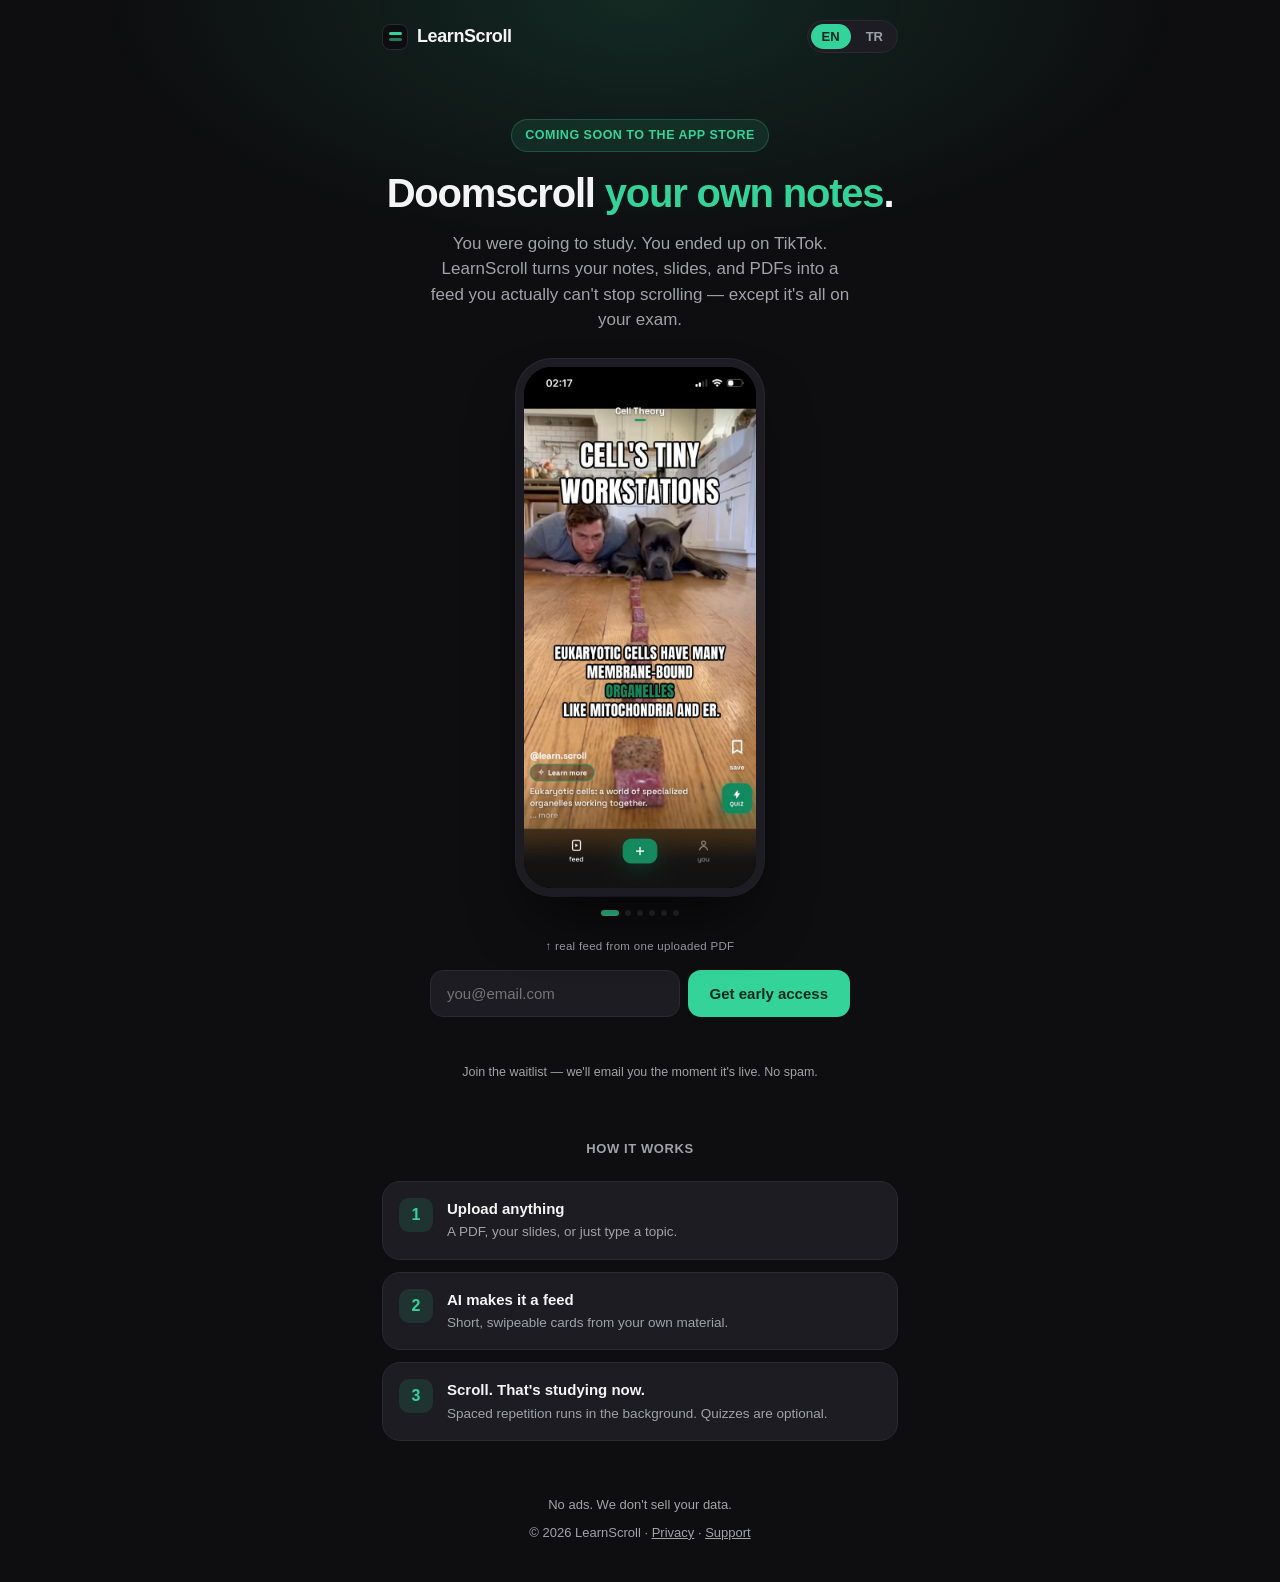
==== index.html @ ae20a587 "Mobile: center/full-width waitlist button when form wraps" ====
<!DOCTYPE html>
<html lang="en">
<head>
<meta charset="UTF-8" />
<meta name="viewport" content="width=device-width, initial-scale=1.0" />
<title>LearnScroll — Doomscroll your own notes</title>
<meta name="description" content="LearnScroll turns your notes, slides, and PDFs into a feed you scroll like TikTok. Study by swiping, not cramming." />
<!-- Open Graph -->
<meta property="og:title" content="LearnScroll — Doomscroll your own notes" />
<meta property="og:description" content="You were going to study. You ended up on TikTok. LearnScroll turns your own notes into a feed you actually can't stop scrolling." />
<meta property="og:type" content="website" />
<meta property="og:url" content="https://learnscroll.app/" />
<meta name="twitter:card" content="summary_large_image" />
<link rel="icon" href="data:image/svg+xml,<svg xmlns='http://www.w3.org/2000/svg' viewBox='0 0 100 100'><rect width='100' height='100' rx='22' fill='%230E0E10'/><rect x='24' y='30' width='52' height='14' rx='5' fill='%2334D399'/><rect x='24' y='52' width='52' height='14' rx='5' fill='%2334D399' opacity='0.55'/></svg>" />
<style>
  :root{
    --bg:#0E0E10; --bg-soft:#16161A; --card:#1C1C22; --line:#2A2A33;
    --text:#F4F4F5; --muted:#A1A1AA; --accent:#34D399; --accent-2:#22D3EE;
    --radius:18px; --maxw:560px;
  }
  *{box-sizing:border-box;margin:0;padding:0}
  html{-webkit-text-size-adjust:100%}
  body{
    font-family:-apple-system,BlinkMacSystemFont,"Segoe UI",Inter,Roboto,sans-serif;
    background:var(--bg); color:var(--text); line-height:1.5;
    -webkit-font-smoothing:antialiased; overflow-x:hidden;
  }
  .wrap{max-width:var(--maxw);margin:0 auto;padding:0 22px}
  .glow{position:fixed;inset:0;z-index:0;pointer-events:none;
    background:radial-gradient(60% 40% at 50% 0%, rgba(52,211,153,0.14), transparent 70%);}
  header{position:relative;z-index:2;display:flex;align-items:center;justify-content:space-between;padding:20px 22px;max-width:var(--maxw);margin:0 auto}
  .brand{display:flex;align-items:center;gap:9px;font-weight:800;letter-spacing:-0.4px;font-size:18px}
  .logo{width:26px;height:26px;border-radius:8px;background:#0E0E10;border:1px solid var(--line);display:flex;flex-direction:column;gap:3px;align-items:center;justify-content:center}
  .logo span{width:13px;height:3px;border-radius:2px;background:var(--accent)}
  .logo span:nth-child(2){opacity:.55}
  .lang{display:flex;gap:4px;background:var(--card);border:1px solid var(--line);border-radius:999px;padding:3px}
  .lang button{background:none;border:none;color:var(--muted);font-weight:700;font-size:13px;padding:5px 11px;border-radius:999px;cursor:pointer}
  .lang button.on{background:var(--accent);color:#06281C}

  main{position:relative;z-index:2}
  .hero{text-align:center;padding:46px 0 18px}
  .eyebrow{display:inline-block;font-size:12.5px;font-weight:700;letter-spacing:.5px;text-transform:uppercase;color:var(--accent);background:rgba(52,211,153,.1);border:1px solid rgba(52,211,153,.25);padding:6px 13px;border-radius:999px;margin-bottom:20px}
  h1{font-size:40px;line-height:1.08;font-weight:850;letter-spacing:-1.2px;margin-bottom:16px}
  h1 .hl{color:var(--accent)}
  .sub{font-size:17px;color:var(--muted);max-width:430px;margin:0 auto 26px}

  /* phone with REAL app screenshots */
  .phone{position:relative;width:248px;margin:6px auto 14px;aspect-ratio:9/19.5;background:#000;border-radius:36px;border:8px solid #1c1c22;box-shadow:0 34px 64px -22px rgba(0,0,0,.75),0 0 0 1px var(--line);overflow:hidden}
  .phone .shot{position:absolute;inset:0;width:100%;height:100%;object-fit:cover;opacity:0;transition:opacity .7s ease}
  .phone .shot.on{opacity:1}
  .notch{position:absolute;top:9px;left:50%;transform:translateX(-50%);width:78px;height:22px;background:#000;border-radius:14px;z-index:3}
  .dots{display:flex;gap:6px;justify-content:center;margin:0 auto 26px}
  .dots i{width:6px;height:6px;border-radius:50%;background:var(--line);transition:background .3s,width .3s}
  .dots i.on{background:var(--accent);width:18px;border-radius:3px}
  .swipehint{font-size:11.5px;color:var(--muted);text-align:center;margin:-4px 0 14px;letter-spacing:.3px}

  .form{display:flex;gap:8px;max-width:420px;margin:0 auto;flex-wrap:wrap;justify-content:center}
  @media(max-width:480px){ .form input,.form button{flex:1 1 100%} }
  .form input{flex:1;min-width:180px;background:var(--card);border:1px solid var(--line);color:var(--text);padding:14px 16px;border-radius:13px;font-size:15px;outline:none}
  .form input:focus{border-color:var(--accent)}
  .form button{background:var(--accent);color:#06281C;border:none;font-weight:800;font-size:15px;padding:14px 22px;border-radius:13px;cursor:pointer;transition:transform .1s}
  .form button:active{transform:scale(.97)}
  .note{font-size:12.5px;color:var(--muted);margin-top:12px}
  .msg{font-size:14px;font-weight:600;margin-top:14px;min-height:20px}
  .msg.ok{color:var(--accent)} .msg.err{color:#f87171}

  section.feat{padding:40px 0 10px}
  .feat h2{font-size:13px;text-transform:uppercase;letter-spacing:.6px;color:var(--muted);text-align:center;margin-bottom:22px;font-weight:700}
  .steps{display:flex;flex-direction:column;gap:12px}
  .step{display:flex;gap:14px;background:var(--card);border:1px solid var(--line);border-radius:var(--radius);padding:16px}
  .step .n{flex:0 0 34px;height:34px;border-radius:10px;background:rgba(52,211,153,.12);color:var(--accent);font-weight:800;display:flex;align-items:center;justify-content:center}
  .step .t{font-size:15px;font-weight:700;margin-bottom:2px}
  .step .d{font-size:13.5px;color:var(--muted)}

  footer{position:relative;z-index:2;text-align:center;padding:44px 22px 40px;color:var(--muted);font-size:13px}
  footer a{color:var(--muted);text-decoration:underline}
  .hidden{display:none}
</style>
</head>
<body>
<div class="glow"></div>
<header>
  <div class="brand"><span class="logo"><span></span><span></span></span> LearnScroll</div>
  <div class="lang">
    <button id="b-en" class="on" onclick="setLang('en')">EN</button>
    <button id="b-tr" onclick="setLang('tr')">TR</button>
  </div>
</header>

<main class="wrap">
  <div class="hero">
    <span class="eyebrow" data-en="Coming soon to the App Store" data-tr="Yakında App Store'da">Coming soon to the App Store</span>
    <h1 data-en='Doomscroll <span class="hl">your own notes</span>.' data-tr='Kendi notlarını <span class="hl">kaydır</span>.'>Doomscroll <span class="hl">your own notes</span>.</h1>
    <p class="sub" data-en="You were going to study. You ended up on TikTok. LearnScroll turns your notes, slides, and PDFs into a feed you actually can't stop scrolling — except it's all on your exam." data-tr="Ders çalışacaktın, TikTok'ta uyandın. LearnScroll notlarını, slaytlarını ve PDF'lerini durmadan kaydırdığın bir akışa çevirir — ama bu sefer hepsi sınavında çıkacak.">You were going to study. You ended up on TikTok. LearnScroll turns your notes, slides, and PDFs into a feed you actually can't stop scrolling — except it's all on your exam.</p>

    <div class="phone" aria-label="LearnScroll app preview">
      <div class="notch"></div>
      <img class="shot on" id="layerA" src="shots/shot1.jpg" alt="LearnScroll app feed preview" />
      <img class="shot" id="layerB" src="shots/shot2.jpg" alt="" aria-hidden="true" />
    </div>
    <div class="dots" id="dots" aria-hidden="true"></div>
    <p class="swipehint" data-en="↑ real feed from one uploaded PDF" data-tr="↑ tek bir PDF'ten üretilen gerçek akış">↑ real feed from one uploaded PDF</p>

    <form class="form" id="wlForm" onsubmit="return joinWaitlist(event)">
      <input type="email" id="email" required placeholder="you@email.com" autocomplete="email" />
      <button type="submit" id="wlBtn" data-en="Get early access" data-tr="Erken erişim al">Get early access</button>
    </form>
    <div class="msg" id="msg"></div>
    <p class="note" data-en="Join the waitlist — we'll email you the moment it's live. No spam." data-tr="Listeye katıl — yayınlandığı an e-posta atarız. Spam yok.">Join the waitlist — we'll email you the moment it's live. No spam.</p>
  </div>

  <section class="feat">
    <h2 data-en="How it works" data-tr="Nasıl çalışır">How it works</h2>
    <div class="steps">
      <div class="step"><div class="n">1</div><div><div class="t" data-en="Upload anything" data-tr="Herhangi bir şey yükle">Upload anything</div><div class="d" data-en="A PDF, your slides, or just type a topic." data-tr="Bir PDF, slaytların ya da sadece bir konu yaz.">A PDF, your slides, or just type a topic.</div></div></div>
      <div class="step"><div class="n">2</div><div><div class="t" data-en="AI makes it a feed" data-tr="Yapay zeka akışa çevirir">AI makes it a feed</div><div class="d" data-en="Short, swipeable cards from your own material." data-tr="Kendi materyalinden kısa, kaydırılabilir kartlar.">Short, swipeable cards from your own material.</div></div></div>
      <div class="step"><div class="n">3</div><div><div class="t" data-en="Scroll. That's studying now." data-tr="Kaydır. Çalışmak artık bu.">Scroll. That's studying now.</div><div class="d" data-en="Spaced repetition runs in the background. Quizzes are optional." data-tr="Aralıklı tekrar arka planda çalışır. Quizler opsiyonel.">Spaced repetition runs in the background. Quizzes are optional.</div></div></div>
    </div>
  </section>
</main>

<footer>
  <div data-en="No ads. We don't sell your data." data-tr="Reklam yok. Verini satmıyoruz.">No ads. We don't sell your data.</div>
  <div style="margin-top:8px">© <span id="yr"></span> LearnScroll · <a href="https://candizdar.github.io/learnscroll-legal/privacy.html">Privacy</a> · <a href="https://candizdar.github.io/learnscroll-legal/support.html">Support</a></div>
</footer>

<script>
  // --- Supabase waitlist (anon insert only; RLS-protected) ---
  const SB_URL = "https://jalszurarmsrhtqzzjib.supabase.co";
  const SB_KEY = "sb_publishable_3gVavmD6rzUULMf_2IhuQQ_eGzJfJMs";

  const T = {
    sending:{en:"Sending…",tr:"Gönderiliyor…"},
    ok:{en:"You're on the list. 🎉 Watch your inbox.",tr:"Listedesin. 🎉 Gelen kutunu kontrol et."},
    dup:{en:"You're already on the list. 👍",tr:"Zaten listedesin. 👍"},
    bad:{en:"Enter a valid email.",tr:"Geçerli bir e-posta gir."},
    err:{en:"Something broke. Try again.",tr:"Bir şeyler ters gitti. Tekrar dene."}
  };
  // Cihaz diline göre aç: tercih listesinde Türkçe varsa TR, yoksa EN
  const _navLangs = (navigator.languages && navigator.languages.length) ? navigator.languages : [navigator.language || "en"];
  let LANG = _navLangs.some(l => (l||"").toLowerCase().startsWith("tr")) ? "tr" : "en";

  function setLang(l){
    LANG=l;
    document.getElementById("b-en").classList.toggle("on",l==="en");
    document.getElementById("b-tr").classList.toggle("on",l==="tr");
    document.documentElement.lang=l;
    document.querySelectorAll("[data-"+l+"]").forEach(el=>{ el.innerHTML = el.getAttribute("data-"+l); });
    startCarousel();
  }

  async function joinWaitlist(e){
    e.preventDefault();
    const email=document.getElementById("email").value.trim();
    const msg=document.getElementById("msg");
    const btn=document.getElementById("wlBtn");
    if(!/^[^@\s]+@[^@\s]+\.[^@\s]+$/.test(email)){ msg.className="msg err"; msg.textContent=T.bad[LANG]; return false; }
    btn.disabled=true; msg.className="msg"; msg.textContent=T.sending[LANG];
    try{
      const res=await fetch(SB_URL+"/rest/v1/waitlist",{
        method:"POST",
        headers:{ "apikey":SB_KEY, "Authorization":"Bearer "+SB_KEY, "Content-Type":"application/json", "Prefer":"return=minimal" },
        body:JSON.stringify({ email, source:"landing", locale:LANG, platform:(/iphone|ipad/i.test(navigator.userAgent)?"ios":"web"), referrer:document.referrer||null })
      });
      if(res.ok){ msg.className="msg ok"; msg.textContent=T.ok[LANG]; document.getElementById("wlForm").reset(); }
      else if(res.status===409){ msg.className="msg ok"; msg.textContent=T.dup[LANG]; }
      else { msg.className="msg err"; msg.textContent=T.err[LANG]; }
    }catch(_){ msg.className="msg err"; msg.textContent=T.err[LANG]; }
    btn.disabled=false; return false;
  }

  document.getElementById("yr").textContent=new Date().getFullYear();

  // --- real screenshot carousel (language-aware, two-layer crossfade) ---
  let _carTimer=null, _front=null, _back=null;
  function startCarousel(){
    const SHOT_SETS={
      en:["shots/shot1.jpg","shots/shot2.jpg","shots/shot3.jpg","shots/shot4.jpg","shots/shot5.jpg","shots/shot6.jpg"],
      tr:["shots-tr/tr1.jpg","shots-tr/tr2.jpg","shots-tr/tr3.jpg","shots-tr/tr4.jpg","shots-tr/tr5.jpg","shots-tr/tr6.jpg","shots-tr/tr7.jpg"]
    };
    const A=document.getElementById("layerA"), B=document.getElementById("layerB"), dotsBox=document.getElementById("dots");
    const set=SHOT_SETS[LANG]||SHOT_SETS.en;
    if(_carTimer){ clearInterval(_carTimer); _carTimer=null; }
    set.forEach(s=>{ const im=new Image(); im.src=s; }); // preload
    A.src=set[0]; A.classList.add("on"); B.classList.remove("on");
    _front=A; _back=B;
    dotsBox.innerHTML="";
    set.forEach((_,k)=>{ const d=document.createElement("i"); if(k===0)d.classList.add("on"); dotsBox.appendChild(d); });
    const dots=[...dotsBox.children];
    let i=0;
    _carTimer=setInterval(()=>{
      i=(i+1)%set.length;
      _back.src=set[i];
      _back.classList.add("on"); _front.classList.remove("on");
      const t=_front; _front=_back; _back=t;
      dots.forEach((d,k)=>d.classList.toggle("on",k===i));
    },2800);
  }

  setLang(LANG); // init language + carousel
</script>
</body>
</html>
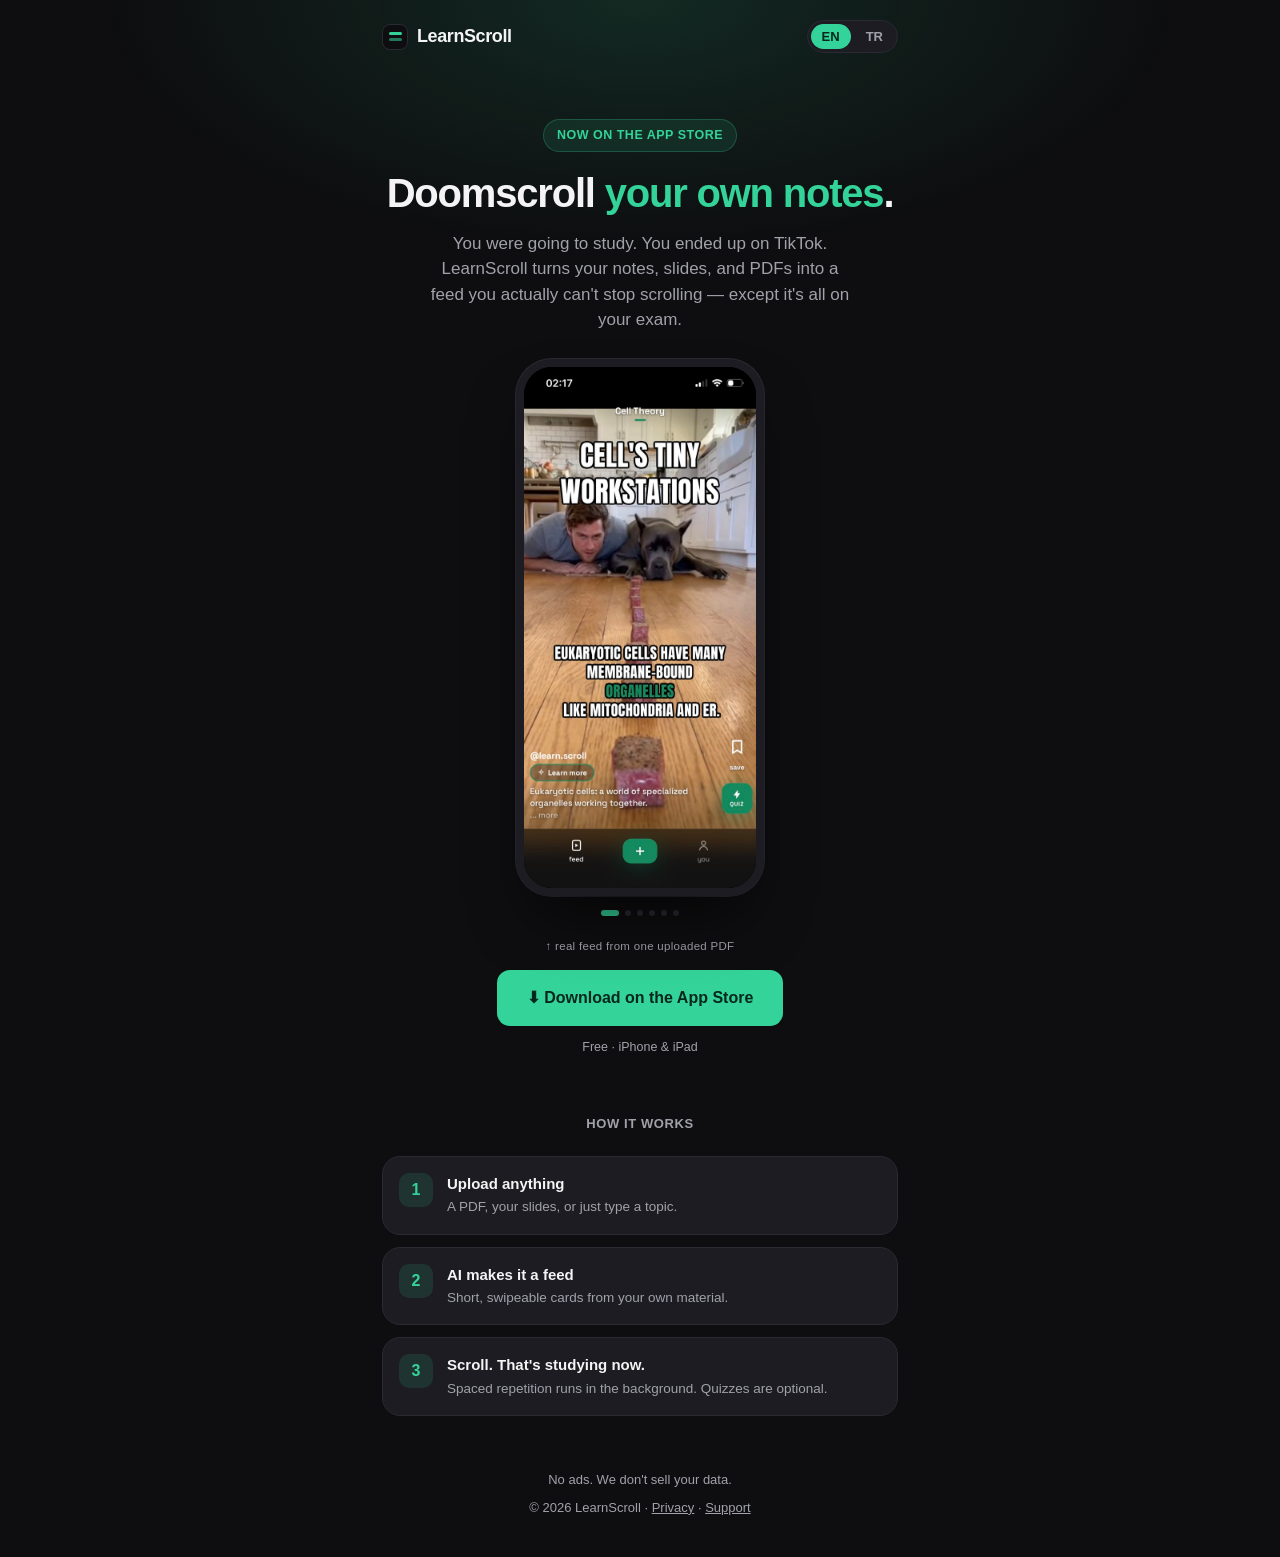
==== commit ffcfb905: "feat(landing): App Store download CTA (platform-aware) App is live on the App Store — replace the wa" ====
--- a/index.html
+++ b/index.html
@@ -60,6 +60,8 @@
   .form input:focus{border-color:var(--accent)}
   .form button{background:var(--accent);color:#06281C;border:none;font-weight:800;font-size:15px;padding:14px 22px;border-radius:13px;cursor:pointer;transition:transform .1s}
   .form button:active{transform:scale(.97)}
+  .dlbtn{display:inline-block;background:var(--accent);color:#06281C;font-weight:800;font-size:16px;padding:16px 30px;border-radius:13px;text-decoration:none;transition:transform .1s}
+  .dlbtn:active{transform:scale(.97)}
   .note{font-size:12.5px;color:var(--muted);margin-top:12px}
   .msg{font-size:14px;font-weight:600;margin-top:14px;min-height:20px}
   .msg.ok{color:var(--accent)} .msg.err{color:#f87171}
@@ -89,7 +91,7 @@
 
 <main class="wrap">
   <div class="hero">
-    <span class="eyebrow" data-en="Coming soon to the App Store" data-tr="Yakında App Store'da">Coming soon to the App Store</span>
+    <span class="eyebrow" id="eyebrow" data-en="Now on the App Store" data-tr="App Store'da yayında">Now on the App Store</span>
     <h1 data-en='Doomscroll <span class="hl">your own notes</span>.' data-tr='Kendi notlarını <span class="hl">kaydır</span>.'>Doomscroll <span class="hl">your own notes</span>.</h1>
     <p class="sub" data-en="You were going to study. You ended up on TikTok. LearnScroll turns your notes, slides, and PDFs into a feed you actually can't stop scrolling — except it's all on your exam." data-tr="Ders çalışacaktın, TikTok'ta uyandın. LearnScroll notlarını, slaytlarını ve PDF'lerini durmadan kaydırdığın bir akışa çevirir — ama bu sefer hepsi sınavında çıkacak.">You were going to study. You ended up on TikTok. LearnScroll turns your notes, slides, and PDFs into a feed you actually can't stop scrolling — except it's all on your exam.</p>
 
@@ -101,12 +103,21 @@
     <div class="dots" id="dots" aria-hidden="true"></div>
     <p class="swipehint" data-en="↑ real feed from one uploaded PDF" data-tr="↑ tek bir PDF'ten üretilen gerçek akış">↑ real feed from one uploaded PDF</p>
 
-    <form class="form" id="wlForm" onsubmit="return joinWaitlist(event)">
-      <input type="email" id="email" required placeholder="you@email.com" autocomplete="email" />
-      <button type="submit" id="wlBtn" data-en="Get early access" data-tr="Erken erişim al">Get early access</button>
-    </form>
-    <div class="msg" id="msg"></div>
-    <p class="note" data-en="Join the waitlist — we'll email you the moment it's live. No spam." data-tr="Listeye katıl — yayınlandığı an e-posta atarız. Spam yok.">Join the waitlist — we'll email you the moment it's live. No spam.</p>
+    <!-- iOS & desktop: App Store download (default visible; JS swaps to waitlist on Android) -->
+    <div id="dl">
+      <a class="dlbtn" href="https://apps.apple.com/app/id6774384463" data-en="⬇  Download on the App Store" data-tr="⬇  App Store'dan indir">⬇  Download on the App Store</a>
+      <p class="note" data-en="Free · iPhone &amp; iPad" data-tr="Ücretsiz · iPhone ve iPad">Free · iPhone &amp; iPad</p>
+    </div>
+
+    <!-- Android: no app yet → collect waitlist -->
+    <div id="wl" style="display:none">
+      <form class="form" id="wlForm" onsubmit="return joinWaitlist(event)">
+        <input type="email" id="email" required placeholder="you@email.com" autocomplete="email" />
+        <button type="submit" id="wlBtn" data-en="Notify me on Android" data-tr="Android'e gelince haber ver">Notify me on Android</button>
+      </form>
+      <div class="msg" id="msg"></div>
+      <p class="note" data-en="On iPhone now — Android's coming. Join the list, we'll email you." data-tr="Şu an iPhone'da — Android yolda. Listeye katıl, e-posta atarız.">On iPhone now — Android's coming. Join the list, we'll email you.</p>
+    </div>
   </div>
 
   <section class="feat">
@@ -197,6 +208,18 @@
     },2800);
   }
 
+  // Platform-aware CTA: iOS & desktop → App Store button; Android → waitlist.
+  // Runs BEFORE setLang so the eyebrow shows the right (translated) copy.
+  (function(){
+    if(/Android/i.test(navigator.userAgent || "")){
+      document.getElementById("dl").style.display="none";
+      document.getElementById("wl").style.display="block";
+      var eb=document.getElementById("eyebrow");
+      eb.setAttribute("data-en","Coming soon to Android");
+      eb.setAttribute("data-tr","Android'e yakında geliyor");
+    }
+  })();
+
   setLang(LANG); // init language + carousel
 </script>
 </body>
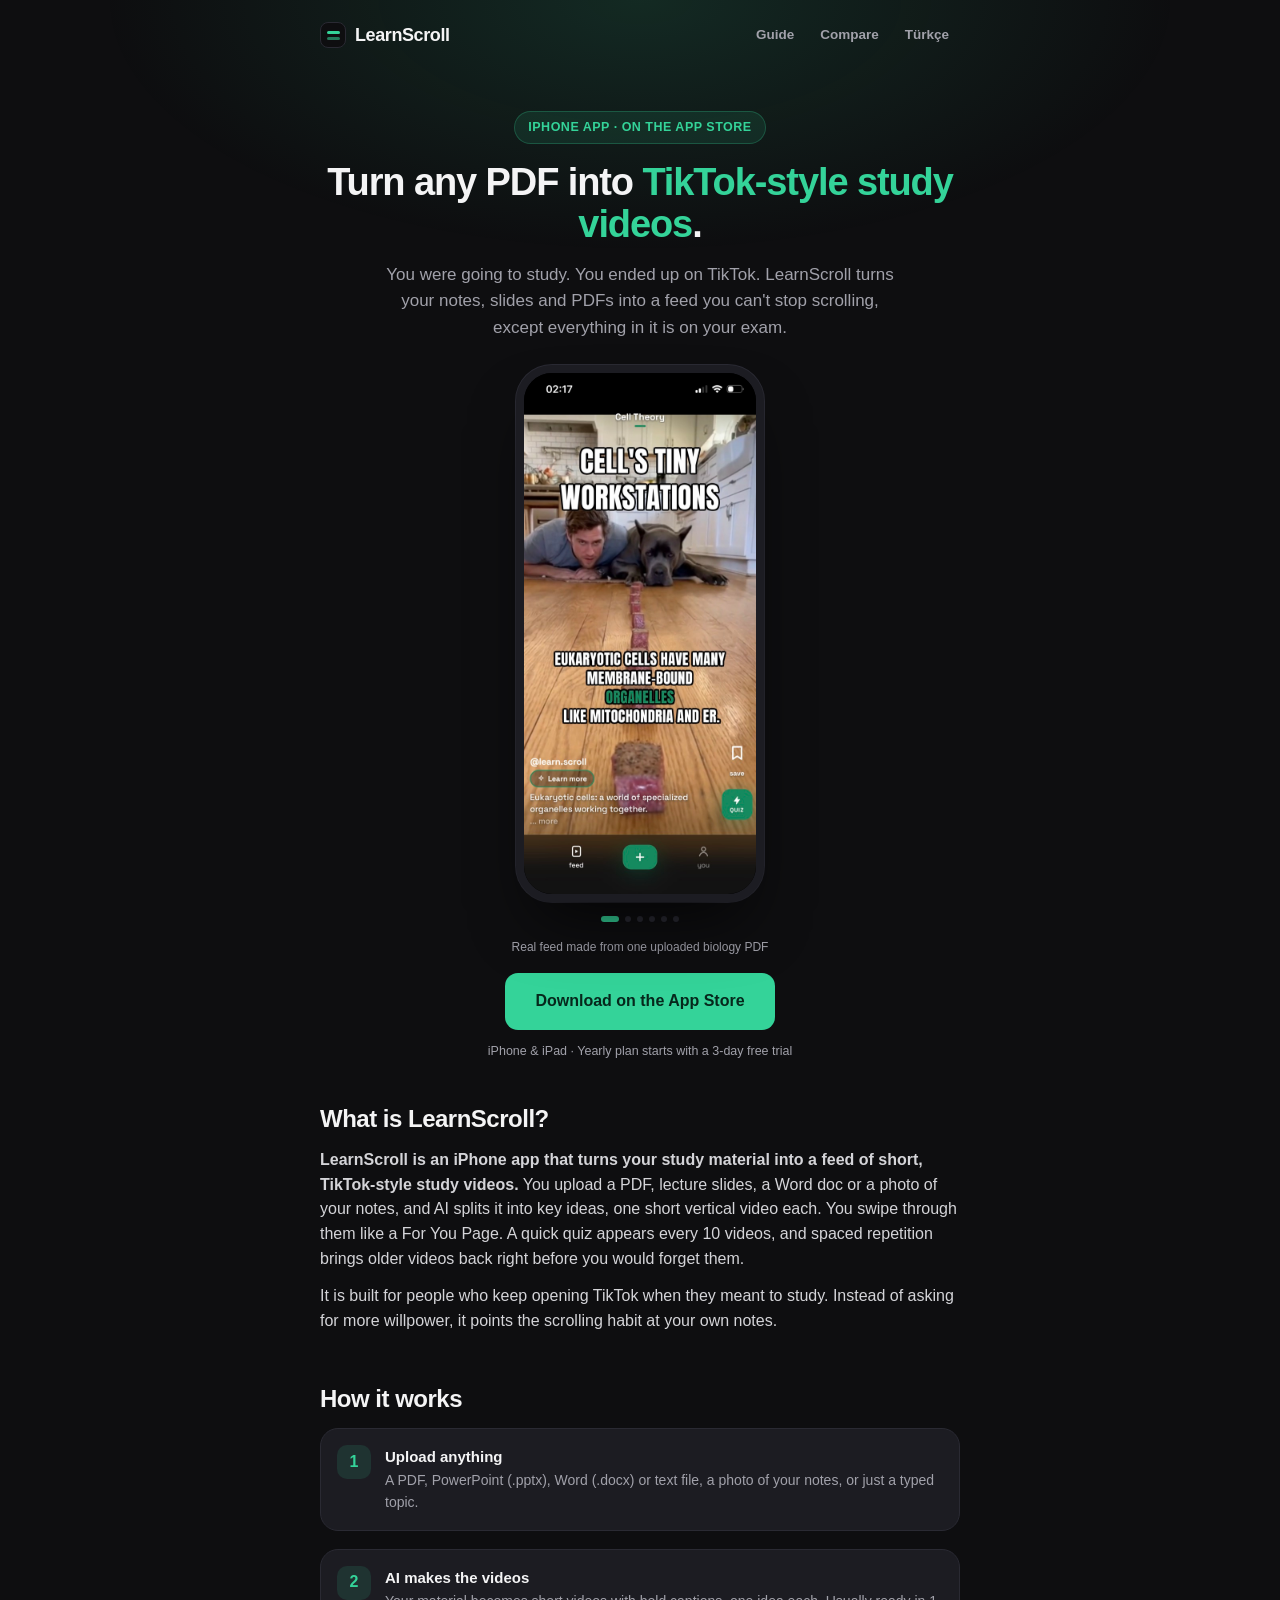
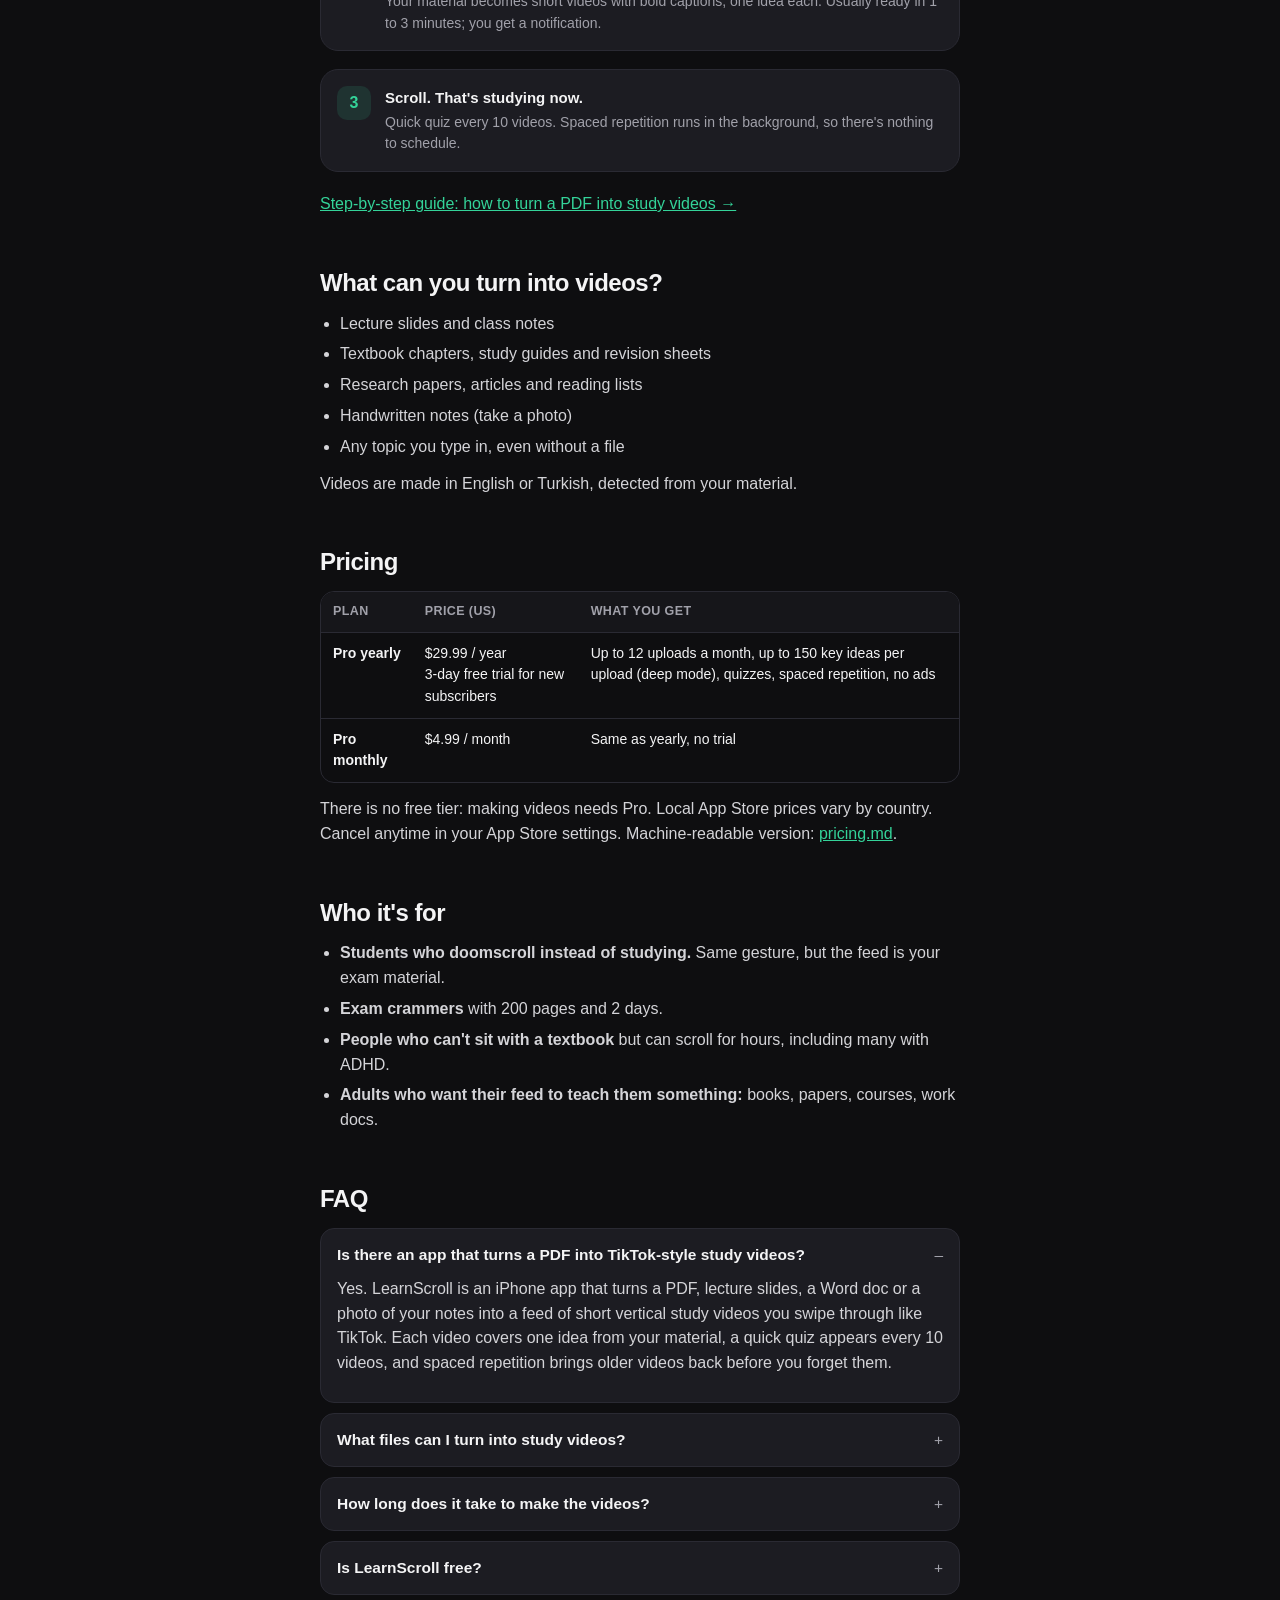
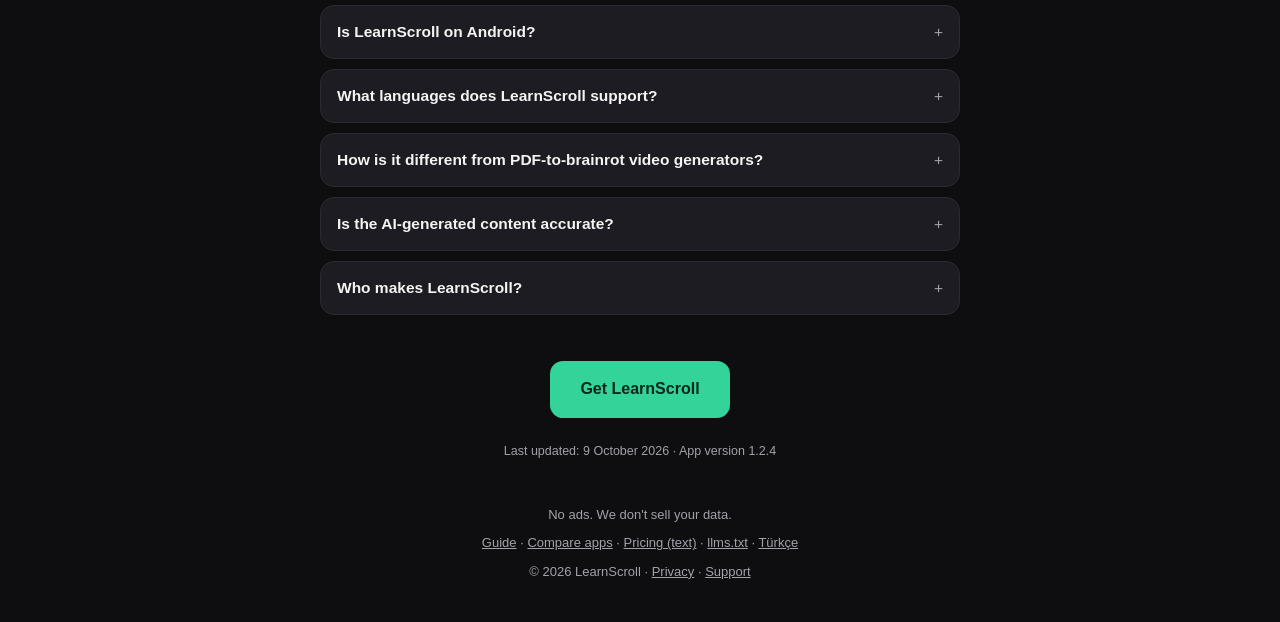
==== commit fb8086e7: "site: pages AI assistants and search can read Home says what the app does in the first line (PDF to " ====
--- a/index.html
+++ b/index.html
@@ -3,224 +3,275 @@
 <head>
 <meta charset="UTF-8" />
 <meta name="viewport" content="width=device-width, initial-scale=1.0" />
-<title>LearnScroll — Doomscroll your own notes</title>
-<meta name="description" content="LearnScroll turns your notes, slides, and PDFs into a feed you scroll like TikTok. Study by swiping, not cramming." />
-<!-- Open Graph -->
-<meta property="og:title" content="LearnScroll — Doomscroll your own notes" />
-<meta property="og:description" content="You were going to study. You ended up on TikTok. LearnScroll turns your own notes into a feed you actually can't stop scrolling." />
+<title>LearnScroll: Turn any PDF into TikTok-style study videos</title>
+<meta name="description" content="LearnScroll is an iPhone app that turns PDFs, lecture slides, Word docs and photos of your notes into a feed of short TikTok-style study videos, with quick quizzes and spaced repetition." />
+<link rel="canonical" href="https://learnscroll.app/" />
+<link rel="alternate" hreflang="en" href="https://learnscroll.app/" />
+<link rel="alternate" hreflang="tr" href="https://learnscroll.app/tr/" />
+<link rel="alternate" hreflang="x-default" href="https://learnscroll.app/" />
+<link rel="alternate" type="text/markdown" href="https://learnscroll.app/llms-full.txt" title="LearnScroll for AI assistants" />
+<meta name="apple-itunes-app" content="app-id=6774384463" />
+<meta property="og:site_name" content="LearnScroll" />
+<meta property="og:title" content="LearnScroll: Turn any PDF into TikTok-style study videos" />
+<meta property="og:description" content="Upload a PDF, slides or a photo of your notes. LearnScroll turns it into a feed of short study videos you swipe like TikTok, with quizzes and spaced repetition." />
 <meta property="og:type" content="website" />
 <meta property="og:url" content="https://learnscroll.app/" />
+<meta property="og:image" content="https://learnscroll.app/shots/shot1.jpg" />
 <meta name="twitter:card" content="summary_large_image" />
 <link rel="icon" href="data:image/svg+xml,<svg xmlns='http://www.w3.org/2000/svg' viewBox='0 0 100 100'><rect width='100' height='100' rx='22' fill='%230E0E10'/><rect x='24' y='30' width='52' height='14' rx='5' fill='%2334D399'/><rect x='24' y='52' width='52' height='14' rx='5' fill='%2334D399' opacity='0.55'/></svg>" />
-<style>
-  :root{
-    --bg:#0E0E10; --bg-soft:#16161A; --card:#1C1C22; --line:#2A2A33;
-    --text:#F4F4F5; --muted:#A1A1AA; --accent:#34D399; --accent-2:#22D3EE;
-    --radius:18px; --maxw:560px;
-  }
-  *{box-sizing:border-box;margin:0;padding:0}
-  html{-webkit-text-size-adjust:100%}
-  body{
-    font-family:-apple-system,BlinkMacSystemFont,"Segoe UI",Inter,Roboto,sans-serif;
-    background:var(--bg); color:var(--text); line-height:1.5;
-    -webkit-font-smoothing:antialiased; overflow-x:hidden;
-  }
-  .wrap{max-width:var(--maxw);margin:0 auto;padding:0 22px}
-  .glow{position:fixed;inset:0;z-index:0;pointer-events:none;
-    background:radial-gradient(60% 40% at 50% 0%, rgba(52,211,153,0.14), transparent 70%);}
-  header{position:relative;z-index:2;display:flex;align-items:center;justify-content:space-between;padding:20px 22px;max-width:var(--maxw);margin:0 auto}
-  .brand{display:flex;align-items:center;gap:9px;font-weight:800;letter-spacing:-0.4px;font-size:18px}
-  .logo{width:26px;height:26px;border-radius:8px;background:#0E0E10;border:1px solid var(--line);display:flex;flex-direction:column;gap:3px;align-items:center;justify-content:center}
-  .logo span{width:13px;height:3px;border-radius:2px;background:var(--accent)}
-  .logo span:nth-child(2){opacity:.55}
-  .lang{display:flex;gap:4px;background:var(--card);border:1px solid var(--line);border-radius:999px;padding:3px}
-  .lang button{background:none;border:none;color:var(--muted);font-weight:700;font-size:13px;padding:5px 11px;border-radius:999px;cursor:pointer}
-  .lang button.on{background:var(--accent);color:#06281C}
-
-  main{position:relative;z-index:2}
-  .hero{text-align:center;padding:46px 0 18px}
-  .eyebrow{display:inline-block;font-size:12.5px;font-weight:700;letter-spacing:.5px;text-transform:uppercase;color:var(--accent);background:rgba(52,211,153,.1);border:1px solid rgba(52,211,153,.25);padding:6px 13px;border-radius:999px;margin-bottom:20px}
-  h1{font-size:40px;line-height:1.08;font-weight:850;letter-spacing:-1.2px;margin-bottom:16px}
-  h1 .hl{color:var(--accent)}
-  .sub{font-size:17px;color:var(--muted);max-width:430px;margin:0 auto 26px}
-
-  /* phone with REAL app screenshots */
-  .phone{position:relative;width:248px;margin:6px auto 14px;aspect-ratio:9/19.5;background:#000;border-radius:36px;border:8px solid #1c1c22;box-shadow:0 34px 64px -22px rgba(0,0,0,.75),0 0 0 1px var(--line);overflow:hidden}
-  .phone .shot{position:absolute;inset:0;width:100%;height:100%;object-fit:cover;opacity:0;transition:opacity .7s ease}
-  .phone .shot.on{opacity:1}
-  .notch{position:absolute;top:9px;left:50%;transform:translateX(-50%);width:78px;height:22px;background:#000;border-radius:14px;z-index:3}
-  .dots{display:flex;gap:6px;justify-content:center;margin:0 auto 26px}
-  .dots i{width:6px;height:6px;border-radius:50%;background:var(--line);transition:background .3s,width .3s}
-  .dots i.on{background:var(--accent);width:18px;border-radius:3px}
-  .swipehint{font-size:11.5px;color:var(--muted);text-align:center;margin:-4px 0 14px;letter-spacing:.3px}
-
-  .form{display:flex;gap:8px;max-width:420px;margin:0 auto;flex-wrap:wrap;justify-content:center}
-  @media(max-width:480px){ .form input,.form button{flex:1 1 100%} }
-  .form input{flex:1;min-width:180px;background:var(--card);border:1px solid var(--line);color:var(--text);padding:14px 16px;border-radius:13px;font-size:15px;outline:none}
-  .form input:focus{border-color:var(--accent)}
-  .form button{background:var(--accent);color:#06281C;border:none;font-weight:800;font-size:15px;padding:14px 22px;border-radius:13px;cursor:pointer;transition:transform .1s}
-  .form button:active{transform:scale(.97)}
-  .dlbtn{display:inline-block;background:var(--accent);color:#06281C;font-weight:800;font-size:16px;padding:16px 30px;border-radius:13px;text-decoration:none;transition:transform .1s}
-  .dlbtn:active{transform:scale(.97)}
-  .note{font-size:12.5px;color:var(--muted);margin-top:12px}
-  .msg{font-size:14px;font-weight:600;margin-top:14px;min-height:20px}
-  .msg.ok{color:var(--accent)} .msg.err{color:#f87171}
-
-  section.feat{padding:40px 0 10px}
-  .feat h2{font-size:13px;text-transform:uppercase;letter-spacing:.6px;color:var(--muted);text-align:center;margin-bottom:22px;font-weight:700}
-  .steps{display:flex;flex-direction:column;gap:12px}
-  .step{display:flex;gap:14px;background:var(--card);border:1px solid var(--line);border-radius:var(--radius);padding:16px}
-  .step .n{flex:0 0 34px;height:34px;border-radius:10px;background:rgba(52,211,153,.12);color:var(--accent);font-weight:800;display:flex;align-items:center;justify-content:center}
-  .step .t{font-size:15px;font-weight:700;margin-bottom:2px}
-  .step .d{font-size:13.5px;color:var(--muted)}
-
-  footer{position:relative;z-index:2;text-align:center;padding:44px 22px 40px;color:var(--muted);font-size:13px}
-  footer a{color:var(--muted);text-decoration:underline}
-  .hidden{display:none}
-</style>
+<link rel="stylesheet" href="/assets/site.css" />
+<script type="application/ld+json">
+{
+  "@context": "https://schema.org",
+  "@graph": [
+    {
+      "@type": "Organization",
+      "@id": "https://learnscroll.app/#org",
+      "name": "LearnScroll",
+      "url": "https://learnscroll.app/",
+      "founder": { "@type": "Person", "name": "Can Dizdar" },
+      "sameAs": [
+        "https://apps.apple.com/us/app/learnscroll-study-shorts/id6774384463"
+      ]
+    },
+    {
+      "@type": "WebSite",
+      "@id": "https://learnscroll.app/#website",
+      "url": "https://learnscroll.app/",
+      "name": "LearnScroll",
+      "inLanguage": ["en", "tr"],
+      "publisher": { "@id": "https://learnscroll.app/#org" }
+    },
+    {
+      "@type": "MobileApplication",
+      "@id": "https://learnscroll.app/#app",
+      "name": "LearnScroll: Study Shorts",
+      "alternateName": "LearnScroll",
+      "description": "An iPhone app that turns PDFs, lecture slides, Word documents, text files, photos of notes or a typed topic into a feed of short TikTok-style study videos, with quizzes every 10 videos and spaced repetition.",
+      "operatingSystem": "iOS 16.4 or later",
+      "applicationCategory": "EducationalApplication",
+      "applicationSubCategory": "Study tools",
+      "inLanguage": ["en", "tr"],
+      "url": "https://learnscroll.app/",
+      "downloadUrl": "https://apps.apple.com/us/app/learnscroll-study-shorts/id6774384463",
+      "installUrl": "https://apps.apple.com/us/app/learnscroll-study-shorts/id6774384463",
+      "screenshot": [
+        "https://learnscroll.app/shots/shot1.jpg",
+        "https://learnscroll.app/shots/shot3.jpg"
+      ],
+      "featureList": [
+        "Turn PDF, PowerPoint (.pptx), Word (.docx) and text files into short study videos",
+        "Turn photos of handwritten or printed notes into study videos",
+        "Generate a study feed from a typed topic without a file",
+        "Vertical swipe feed like TikTok or Reels",
+        "Quick quiz every 10 videos",
+        "Spaced repetition brings older videos back",
+        "Videos in English or Turkish, detected from the material",
+        "No ads"
+      ],
+      "offers": [
+        { "@type": "Offer", "name": "LearnScroll Pro (monthly)", "price": "4.99", "priceCurrency": "USD", "category": "subscription" },
+        { "@type": "Offer", "name": "LearnScroll Pro (yearly, 3-day free trial for new subscribers)", "price": "29.99", "priceCurrency": "USD", "category": "subscription" }
+      ],
+      "author": { "@type": "Person", "name": "Can Dizdar" },
+      "publisher": { "@id": "https://learnscroll.app/#org" }
+    },
+    {
+      "@type": "FAQPage",
+      "@id": "https://learnscroll.app/#faq",
+      "mainEntity": [
+        { "@type": "Question", "name": "Is there an app that turns a PDF into TikTok-style study videos?",
+          "acceptedAnswer": { "@type": "Answer", "text": "Yes. LearnScroll is an iPhone app that turns a PDF, lecture slides, a Word doc or a photo of your notes into a feed of short vertical study videos you swipe through like TikTok. Each video covers one idea from your material, a quick quiz appears every 10 videos, and spaced repetition brings older videos back before you forget them." } },
+        { "@type": "Question", "name": "What files can I turn into study videos?",
+          "acceptedAnswer": { "@type": "Answer", "text": "PDF, PowerPoint (.pptx), Word (.docx) and plain text files, plus photos of printed or handwritten notes from your camera or photo library. If you have no file, you can type a topic and LearnScroll builds the feed from that." } },
+        { "@type": "Question", "name": "How long does it take to make the videos?",
+          "acceptedAnswer": { "@type": "Answer", "text": "Usually 1 to 3 minutes. Generation runs on the server, so you can leave the app; you get a notification when the feed is ready." } },
+        { "@type": "Question", "name": "Is LearnScroll free?",
+          "acceptedAnswer": { "@type": "Answer", "text": "Making videos needs LearnScroll Pro: $4.99 per month or $29.99 per year in the US App Store (local prices vary). The yearly plan starts with a 3-day free trial for new subscribers. Pro includes up to 12 uploads a month and up to 150 key ideas per upload. There are no ads." } },
+        { "@type": "Question", "name": "Is LearnScroll on Android?",
+          "acceptedAnswer": { "@type": "Answer", "text": "Not yet. LearnScroll is on the App Store for iPhone (iOS 16.4 or later) and runs on iPad. Android users can join the waitlist on learnscroll.app." } },
+        { "@type": "Question", "name": "What languages does LearnScroll support?",
+          "acceptedAnswer": { "@type": "Answer", "text": "Videos are made in English or Turkish. By default the language is detected from your material, and you can pick it yourself before creating. The app itself is in English and Turkish." } },
+        { "@type": "Question", "name": "How is LearnScroll different from PDF-to-brainrot video generators?",
+          "acceptedAnswer": { "@type": "Answer", "text": "Brainrot generators usually make one long video with an AI voice reading your text over gameplay footage. LearnScroll splits your material into many short videos, one idea each, in a feed you scroll, and adds quizzes and spaced repetition so you review instead of just watching once." } },
+        { "@type": "Question", "name": "Is the AI-generated content accurate?",
+          "acceptedAnswer": { "@type": "Answer", "text": "Videos are written from your own material rather than from general knowledge, which keeps them close to what you will be tested on. AI can still make mistakes, so treat the feed as review and check key facts against your notes." } }
+      ]
+    }
+  ]
+}
+</script>
 </head>
 <body>
 <div class="glow"></div>
-<header>
-  <div class="brand"><span class="logo"><span></span><span></span></span> LearnScroll</div>
-  <div class="lang">
-    <button id="b-en" class="on" onclick="setLang('en')">EN</button>
-    <button id="b-tr" onclick="setLang('tr')">TR</button>
-  </div>
+<header class="top">
+  <a class="brand" href="/"><span class="logo"><span></span><span></span></span> LearnScroll</a>
+  <nav class="links" aria-label="Site">
+    <a href="/how-to-turn-pdf-into-study-videos/">Guide</a>
+    <a href="/compare/">Compare</a>
+    <a href="/tr/" hreflang="tr" lang="tr">Türkçe</a>
+  </nav>
 </header>
 
 <main class="wrap">
   <div class="hero">
-    <span class="eyebrow" id="eyebrow" data-en="Now on the App Store" data-tr="App Store'da yayında">Now on the App Store</span>
-    <h1 data-en='Doomscroll <span class="hl">your own notes</span>.' data-tr='Kendi notlarını <span class="hl">kaydır</span>.'>Doomscroll <span class="hl">your own notes</span>.</h1>
-    <p class="sub" data-en="You were going to study. You ended up on TikTok. LearnScroll turns your notes, slides, and PDFs into a feed you actually can't stop scrolling — except it's all on your exam." data-tr="Ders çalışacaktın, TikTok'ta uyandın. LearnScroll notlarını, slaytlarını ve PDF'lerini durmadan kaydırdığın bir akışa çevirir — ama bu sefer hepsi sınavında çıkacak.">You were going to study. You ended up on TikTok. LearnScroll turns your notes, slides, and PDFs into a feed you actually can't stop scrolling — except it's all on your exam.</p>
+    <span class="eyebrow" id="eyebrow">iPhone app · on the App Store</span>
+    <h1>Turn any PDF into <span class="hl">TikTok-style study videos</span>.</h1>
+    <p class="sub">You were going to study. You ended up on TikTok. LearnScroll turns your notes, slides and PDFs into a feed you can't stop scrolling, except everything in it is on your exam.</p>
 
     <div class="phone" aria-label="LearnScroll app preview">
       <div class="notch"></div>
-      <img class="shot on" id="layerA" src="shots/shot1.jpg" alt="LearnScroll app feed preview" />
-      <img class="shot" id="layerB" src="shots/shot2.jpg" alt="" aria-hidden="true" />
+      <img class="shot on" id="layerA" src="shots/shot1.jpg" alt="LearnScroll feed: a short study video about cell organelles, made from an uploaded biology PDF" width="600" height="1298" />
+      <img class="shot" id="layerB" src="shots/shot2.jpg" alt="" aria-hidden="true" width="600" height="1298" />
     </div>
     <div class="dots" id="dots" aria-hidden="true"></div>
-    <p class="swipehint" data-en="↑ real feed from one uploaded PDF" data-tr="↑ tek bir PDF'ten üretilen gerçek akış">↑ real feed from one uploaded PDF</p>
-
-    <!-- iOS & desktop: App Store download (default visible; JS swaps to waitlist on Android) -->
+    <p class="caption">Real feed made from one uploaded biology PDF</p>
+
     <div id="dl">
-      <a class="dlbtn" href="https://apps.apple.com/app/id6774384463" data-en="⬇  Download on the App Store" data-tr="⬇  App Store'dan indir">⬇  Download on the App Store</a>
-      <p class="note" data-en="Free · iPhone &amp; iPad" data-tr="Ücretsiz · iPhone ve iPad">Free · iPhone &amp; iPad</p>
+      <a class="dlbtn" href="https://apps.apple.com/us/app/learnscroll-study-shorts/id6774384463">Download on the App Store</a>
+      <p class="note">iPhone &amp; iPad · Yearly plan starts with a 3-day free trial</p>
     </div>
-
-    <!-- Android: no app yet → collect waitlist -->
     <div id="wl" style="display:none">
       <form class="form" id="wlForm" onsubmit="return joinWaitlist(event)">
-        <input type="email" id="email" required placeholder="you@email.com" autocomplete="email" />
-        <button type="submit" id="wlBtn" data-en="Notify me on Android" data-tr="Android'e gelince haber ver">Notify me on Android</button>
+        <input type="email" id="email" required placeholder="you@email.com" autocomplete="email" aria-label="Email" />
+        <button type="submit" id="wlBtn">Notify me on Android</button>
       </form>
       <div class="msg" id="msg"></div>
-      <p class="note" data-en="On iPhone now — Android's coming. Join the list, we'll email you." data-tr="Şu an iPhone'da — Android yolda. Listeye katıl, e-posta atarız.">On iPhone now — Android's coming. Join the list, we'll email you.</p>
+      <p class="note">On iPhone now. Android is coming; join the list and we'll email you.</p>
     </div>
   </div>
 
-  <section class="feat">
-    <h2 data-en="How it works" data-tr="Nasıl çalışır">How it works</h2>
-    <div class="steps">
-      <div class="step"><div class="n">1</div><div><div class="t" data-en="Upload anything" data-tr="Herhangi bir şey yükle">Upload anything</div><div class="d" data-en="A PDF, your slides, or just type a topic." data-tr="Bir PDF, slaytların ya da sadece bir konu yaz.">A PDF, your slides, or just type a topic.</div></div></div>
-      <div class="step"><div class="n">2</div><div><div class="t" data-en="AI makes it a feed" data-tr="Yapay zeka akışa çevirir">AI makes it a feed</div><div class="d" data-en="Short, swipeable cards from your own material." data-tr="Kendi materyalinden kısa, kaydırılabilir kartlar.">Short, swipeable cards from your own material.</div></div></div>
-      <div class="step"><div class="n">3</div><div><div class="t" data-en="Scroll. That's studying now." data-tr="Kaydır. Çalışmak artık bu.">Scroll. That's studying now.</div><div class="d" data-en="Spaced repetition runs in the background. Quizzes are optional." data-tr="Aralıklı tekrar arka planda çalışır. Quizler opsiyonel.">Spaced repetition runs in the background. Quizzes are optional.</div></div></div>
-    </div>
-  </section>
+  <section class="block" id="what">
+    <h2>What is LearnScroll?</h2>
+    <p><strong>LearnScroll is an iPhone app that turns your study material into a feed of short, TikTok-style study videos.</strong> You upload a PDF, lecture slides, a Word doc or a photo of your notes, and AI splits it into key ideas, one short vertical video each. You swipe through them like a For You Page. A quick quiz appears every 10 videos, and spaced repetition brings older videos back right before you would forget them.</p>
+    <p>It is built for people who keep opening TikTok when they meant to study. Instead of asking for more willpower, it points the scrolling habit at your own notes.</p>
+  </section>
+
+  <section class="block" id="how">
+    <h2>How it works</h2>
+    <ol class="steps">
+      <li class="step"><div class="n">1</div><div><div class="t">Upload anything</div><div class="d">A PDF, PowerPoint (.pptx), Word (.docx) or text file, a photo of your notes, or just a typed topic.</div></div></li>
+      <li class="step"><div class="n">2</div><div><div class="t">AI makes the videos</div><div class="d">Your material becomes short videos with bold captions, one idea each. Usually ready in 1 to 3 minutes; you get a notification.</div></div></li>
+      <li class="step"><div class="n">3</div><div><div class="t">Scroll. That's studying now.</div><div class="d">Quick quiz every 10 videos. Spaced repetition runs in the background, so there's nothing to schedule.</div></div></li>
+    </ol>
+    <p style="margin-top:14px"><a href="/how-to-turn-pdf-into-study-videos/">Step-by-step guide: how to turn a PDF into study videos →</a></p>
+  </section>
+
+  <section class="block" id="uploads">
+    <h2>What can you turn into videos?</h2>
+    <ul>
+      <li>Lecture slides and class notes</li>
+      <li>Textbook chapters, study guides and revision sheets</li>
+      <li>Research papers, articles and reading lists</li>
+      <li>Handwritten notes (take a photo)</li>
+      <li>Any topic you type in, even without a file</li>
+    </ul>
+    <p>Videos are made in English or Turkish, detected from your material.</p>
+  </section>
+
+  <section class="block" id="pricing">
+    <h2>Pricing</h2>
+    <div class="tablewrap"><table>
+      <thead><tr><th>Plan</th><th>Price (US)</th><th>What you get</th></tr></thead>
+      <tbody>
+        <tr><td class="us">Pro yearly</td><td>$29.99 / year<br>3-day free trial for new subscribers</td><td>Up to 12 uploads a month, up to 150 key ideas per upload (deep mode), quizzes, spaced repetition, no ads</td></tr>
+        <tr><td class="us">Pro monthly</td><td>$4.99 / month</td><td>Same as yearly, no trial</td></tr>
+      </tbody>
+    </table></div>
+    <p>There is no free tier: making videos needs Pro. Local App Store prices vary by country. Cancel anytime in your App Store settings. Machine-readable version: <a href="/pricing.md">pricing.md</a>.</p>
+  </section>
+
+  <section class="block" id="who">
+    <h2>Who it's for</h2>
+    <ul>
+      <li><strong>Students who doomscroll instead of studying.</strong> Same gesture, but the feed is your exam material.</li>
+      <li><strong>Exam crammers</strong> with 200 pages and 2 days.</li>
+      <li><strong>People who can't sit with a textbook</strong> but can scroll for hours, including many with ADHD.</li>
+      <li><strong>Adults who want their feed to teach them something:</strong> books, papers, courses, work docs.</li>
+    </ul>
+  </section>
+
+  <section class="block" id="faq">
+    <h2>FAQ</h2>
+    <details open><summary>Is there an app that turns a PDF into TikTok-style study videos?</summary>
+      <p>Yes. LearnScroll is an iPhone app that turns a PDF, lecture slides, a Word doc or a photo of your notes into a feed of short vertical study videos you swipe through like TikTok. Each video covers one idea from your material, a quick quiz appears every 10 videos, and spaced repetition brings older videos back before you forget them.</p></details>
+    <details><summary>What files can I turn into study videos?</summary>
+      <p>PDF, PowerPoint (.pptx), Word (.docx) and plain text files, plus photos of printed or handwritten notes from your camera or photo library. If you have no file, type a topic and LearnScroll builds the feed from that.</p></details>
+    <details><summary>How long does it take to make the videos?</summary>
+      <p>Usually 1 to 3 minutes. Generation runs on the server, so you can leave the app; you get a notification when the feed is ready.</p></details>
+    <details><summary>Is LearnScroll free?</summary>
+      <p>Making videos needs LearnScroll Pro: $4.99 per month or $29.99 per year in the US App Store (local prices vary). The yearly plan starts with a 3-day free trial for new subscribers. There are no ads.</p></details>
+    <details><summary>Is LearnScroll on Android?</summary>
+      <p>Not yet. LearnScroll is on the App Store for iPhone (iOS 16.4 or later) and runs on iPad. Android users can join the waitlist on this page.</p></details>
+    <details><summary>What languages does LearnScroll support?</summary>
+      <p>Videos are made in English or Turkish. By default the language is detected from your material, and you can pick it yourself before creating. The app itself is in English and Turkish.</p></details>
+    <details><summary>How is it different from PDF-to-brainrot video generators?</summary>
+      <p>Brainrot generators usually make one long video with an AI voice reading your text over gameplay footage. LearnScroll splits your material into many short videos, one idea each, in a feed you scroll, and adds quizzes and spaced repetition so you review instead of watching once. <a href="/compare/">See the comparison</a>.</p></details>
+    <details><summary>Is the AI-generated content accurate?</summary>
+      <p>Videos are written from your own material rather than general knowledge, which keeps them close to what you will be tested on. AI can still make mistakes, so treat the feed as review and check key facts against your notes.</p></details>
+    <details><summary>Who makes LearnScroll?</summary>
+      <p>LearnScroll is built by Can Dizdar, an independent developer. It launched on the App Store in July 2026. Questions: <a href="https://candizdar.github.io/learnscroll-legal/support.html">support page</a>.</p></details>
+  </section>
+
+  <div class="cta">
+    <a class="dlbtn" href="https://apps.apple.com/us/app/learnscroll-study-shorts/id6774384463">Get LearnScroll</a>
+    <p class="meta">Last updated: 9 October 2026 · App version 1.2.4</p>
+  </div>
 </main>
 
 <footer>
-  <div data-en="No ads. We don't sell your data." data-tr="Reklam yok. Verini satmıyoruz.">No ads. We don't sell your data.</div>
-  <div style="margin-top:8px">© <span id="yr"></span> LearnScroll · <a href="https://candizdar.github.io/learnscroll-legal/privacy.html">Privacy</a> · <a href="https://candizdar.github.io/learnscroll-legal/support.html">Support</a></div>
+  <div>No ads. We don't sell your data.</div>
+  <div class="row"><a href="/how-to-turn-pdf-into-study-videos/">Guide</a> · <a href="/compare/">Compare apps</a> · <a href="/pricing.md">Pricing (text)</a> · <a href="/llms.txt">llms.txt</a> · <a href="/tr/">Türkçe</a></div>
+  <div class="row">© <span id="yr">2026</span> LearnScroll · <a href="https://candizdar.github.io/learnscroll-legal/privacy.html">Privacy</a> · <a href="https://candizdar.github.io/learnscroll-legal/support.html">Support</a></div>
 </footer>
 
 <script>
-  // --- Supabase waitlist (anon insert only; RLS-protected) ---
+  // Turkish browsers land on the Turkish page, once, unless they came from within the site.
+  (function(){
+    try{
+      var langs=(navigator.languages&&navigator.languages.length)?navigator.languages:[navigator.language||"en"];
+      var tr=langs.some(function(l){return (l||"").toLowerCase().indexOf("tr")===0;});
+      var internal=document.referrer&&document.referrer.indexOf(location.host)>-1;
+      if(tr&&!internal&&location.search.indexOf("lang=en")<0){ location.replace("/tr/"+location.search); }
+    }catch(_){}
+  })();
+
   const SB_URL = "https://jalszurarmsrhtqzzjib.supabase.co";
   const SB_KEY = "sb_publishable_3gVavmD6rzUULMf_2IhuQQ_eGzJfJMs";
-
-  const T = {
-    sending:{en:"Sending…",tr:"Gönderiliyor…"},
-    ok:{en:"You're on the list. 🎉 Watch your inbox.",tr:"Listedesin. 🎉 Gelen kutunu kontrol et."},
-    dup:{en:"You're already on the list. 👍",tr:"Zaten listedesin. 👍"},
-    bad:{en:"Enter a valid email.",tr:"Geçerli bir e-posta gir."},
-    err:{en:"Something broke. Try again.",tr:"Bir şeyler ters gitti. Tekrar dene."}
-  };
-  // Cihaz diline göre aç: tercih listesinde Türkçe varsa TR, yoksa EN
-  const _navLangs = (navigator.languages && navigator.languages.length) ? navigator.languages : [navigator.language || "en"];
-  let LANG = _navLangs.some(l => (l||"").toLowerCase().startsWith("tr")) ? "tr" : "en";
-
-  function setLang(l){
-    LANG=l;
-    document.getElementById("b-en").classList.toggle("on",l==="en");
-    document.getElementById("b-tr").classList.toggle("on",l==="tr");
-    document.documentElement.lang=l;
-    document.querySelectorAll("[data-"+l+"]").forEach(el=>{ el.innerHTML = el.getAttribute("data-"+l); });
-    startCarousel();
-  }
-
   async function joinWaitlist(e){
     e.preventDefault();
     const email=document.getElementById("email").value.trim();
-    const msg=document.getElementById("msg");
-    const btn=document.getElementById("wlBtn");
-    if(!/^[^@\s]+@[^@\s]+\.[^@\s]+$/.test(email)){ msg.className="msg err"; msg.textContent=T.bad[LANG]; return false; }
-    btn.disabled=true; msg.className="msg"; msg.textContent=T.sending[LANG];
+    const msg=document.getElementById("msg"), btn=document.getElementById("wlBtn");
+    if(!/^[^@\s]+@[^@\s]+\.[^@\s]+$/.test(email)){ msg.className="msg err"; msg.textContent="Enter a valid email."; return false; }
+    btn.disabled=true; msg.className="msg"; msg.textContent="Sending…";
     try{
-      const res=await fetch(SB_URL+"/rest/v1/waitlist",{
-        method:"POST",
-        headers:{ "apikey":SB_KEY, "Authorization":"Bearer "+SB_KEY, "Content-Type":"application/json", "Prefer":"return=minimal" },
-        body:JSON.stringify({ email, source:"landing", locale:LANG, platform:(/iphone|ipad/i.test(navigator.userAgent)?"ios":"web"), referrer:document.referrer||null })
-      });
-      if(res.ok){ msg.className="msg ok"; msg.textContent=T.ok[LANG]; document.getElementById("wlForm").reset(); }
-      else if(res.status===409){ msg.className="msg ok"; msg.textContent=T.dup[LANG]; }
-      else { msg.className="msg err"; msg.textContent=T.err[LANG]; }
-    }catch(_){ msg.className="msg err"; msg.textContent=T.err[LANG]; }
+      const res=await fetch(SB_URL+"/rest/v1/waitlist",{method:"POST",
+        headers:{"apikey":SB_KEY,"Authorization":"Bearer "+SB_KEY,"Content-Type":"application/json","Prefer":"return=minimal"},
+        body:JSON.stringify({email,source:"landing",locale:"en",platform:"android",referrer:document.referrer||null})});
+      if(res.ok){ msg.className="msg ok"; msg.textContent="You're on the list. Watch your inbox."; document.getElementById("wlForm").reset(); }
+      else if(res.status===409){ msg.className="msg ok"; msg.textContent="You're already on the list."; }
+      else { msg.className="msg err"; msg.textContent="Something broke. Try again."; }
+    }catch(_){ msg.className="msg err"; msg.textContent="Something broke. Try again."; }
     btn.disabled=false; return false;
   }
-
+  if(/Android/i.test(navigator.userAgent||"")){
+    document.getElementById("dl").style.display="none";
+    document.getElementById("wl").style.display="block";
+    document.getElementById("eyebrow").textContent="Coming soon to Android";
+  }
   document.getElementById("yr").textContent=new Date().getFullYear();
 
-  // --- real screenshot carousel (language-aware, two-layer crossfade) ---
-  let _carTimer=null, _front=null, _back=null;
-  function startCarousel(){
-    const SHOT_SETS={
-      en:["shots/shot1.jpg","shots/shot2.jpg","shots/shot3.jpg","shots/shot4.jpg","shots/shot5.jpg","shots/shot6.jpg"],
-      tr:["shots-tr/tr1.jpg","shots-tr/tr2.jpg","shots-tr/tr3.jpg","shots-tr/tr4.jpg","shots-tr/tr5.jpg","shots-tr/tr6.jpg","shots-tr/tr7.jpg"]
-    };
-    const A=document.getElementById("layerA"), B=document.getElementById("layerB"), dotsBox=document.getElementById("dots");
-    const set=SHOT_SETS[LANG]||SHOT_SETS.en;
-    if(_carTimer){ clearInterval(_carTimer); _carTimer=null; }
-    set.forEach(s=>{ const im=new Image(); im.src=s; }); // preload
-    A.src=set[0]; A.classList.add("on"); B.classList.remove("on");
-    _front=A; _back=B;
-    dotsBox.innerHTML="";
-    set.forEach((_,k)=>{ const d=document.createElement("i"); if(k===0)d.classList.add("on"); dotsBox.appendChild(d); });
+  (function(){
+    const set=["shots/shot1.jpg","shots/shot2.jpg","shots/shot3.jpg","shots/shot4.jpg","shots/shot5.jpg","shots/shot6.jpg"];
+    const dotsBox=document.getElementById("dots");
+    let front=document.getElementById("layerA"), back=document.getElementById("layerB"), i=0;
+    set.forEach((s,k)=>{ const im=new Image(); im.src=s; const d=document.createElement("i"); if(k===0)d.classList.add("on"); dotsBox.appendChild(d); });
     const dots=[...dotsBox.children];
-    let i=0;
-    _carTimer=setInterval(()=>{
-      i=(i+1)%set.length;
-      _back.src=set[i];
-      _back.classList.add("on"); _front.classList.remove("on");
-      const t=_front; _front=_back; _back=t;
-      dots.forEach((d,k)=>d.classList.toggle("on",k===i));
+    setInterval(()=>{
+      i=(i+1)%set.length; back.src=set[i]; back.classList.add("on"); front.classList.remove("on");
+      const t=front; front=back; back=t; dots.forEach((d,k)=>d.classList.toggle("on",k===i));
     },2800);
-  }
-
-  // Platform-aware CTA: iOS & desktop → App Store button; Android → waitlist.
-  // Runs BEFORE setLang so the eyebrow shows the right (translated) copy.
-  (function(){
-    if(/Android/i.test(navigator.userAgent || "")){
-      document.getElementById("dl").style.display="none";
-      document.getElementById("wl").style.display="block";
-      var eb=document.getElementById("eyebrow");
-      eb.setAttribute("data-en","Coming soon to Android");
-      eb.setAttribute("data-tr","Android'e yakında geliyor");
-    }
   })();
-
-  setLang(LANG); // init language + carousel
 </script>
 </body>
 </html>
--- a/assets/site.css
+++ b/assets/site.css
@@ -0,0 +1,90 @@
+:root{
+  --bg:#0E0E10; --bg-soft:#16161A; --card:#1C1C22; --line:#2A2A33;
+  --text:#F4F4F5; --muted:#A1A1AA; --accent:#34D399;
+  --radius:18px; --maxw:680px;
+}
+*{box-sizing:border-box;margin:0;padding:0}
+html{-webkit-text-size-adjust:100%}
+body{
+  font-family:-apple-system,BlinkMacSystemFont,"Segoe UI",Inter,Roboto,sans-serif;
+  background:var(--bg); color:var(--text); line-height:1.55;
+  -webkit-font-smoothing:antialiased; overflow-x:hidden;
+}
+a{color:var(--accent)}
+.wrap{max-width:var(--maxw);margin:0 auto;padding:0 20px}
+.glow{position:fixed;inset:0;z-index:0;pointer-events:none;
+  background:radial-gradient(60% 40% at 50% 0%, rgba(52,211,153,0.14), transparent 70%);}
+header.top{position:relative;z-index:2;display:flex;align-items:center;justify-content:space-between;gap:12px;padding:18px 20px;max-width:var(--maxw);margin:0 auto}
+.brand{display:flex;align-items:center;gap:9px;font-weight:800;letter-spacing:-0.4px;font-size:18px;color:var(--text);text-decoration:none}
+.logo{width:26px;height:26px;border-radius:8px;background:#0E0E10;border:1px solid var(--line);display:flex;flex-direction:column;gap:3px;align-items:center;justify-content:center}
+.logo span{width:13px;height:3px;border-radius:2px;background:var(--accent)}
+.logo span:nth-child(2){opacity:.55}
+nav.links{display:flex;gap:4px;flex-wrap:wrap;justify-content:flex-end}
+nav.links a{color:var(--muted);text-decoration:none;font-size:13.5px;font-weight:600;padding:6px 10px;border-radius:999px;border:1px solid transparent}
+nav.links a:hover,nav.links a[aria-current]{color:var(--text);border-color:var(--line);background:var(--card)}
+
+main{position:relative;z-index:2}
+.hero{text-align:center;padding:40px 0 10px}
+.eyebrow{display:inline-block;font-size:12.5px;font-weight:700;letter-spacing:.5px;text-transform:uppercase;color:var(--accent);background:rgba(52,211,153,.1);border:1px solid rgba(52,211,153,.25);padding:6px 13px;border-radius:999px;margin-bottom:18px}
+h1{font-size:38px;line-height:1.1;font-weight:850;letter-spacing:-1.1px;margin-bottom:16px}
+h1 .hl{color:var(--accent)}
+.sub{font-size:17px;color:var(--muted);max-width:520px;margin:0 auto 24px}
+.lede{font-size:16px;color:var(--text);max-width:560px;margin:0 auto 26px;text-align:left;background:var(--card);border:1px solid var(--line);border-radius:var(--radius);padding:16px 18px}
+
+.phone{position:relative;width:248px;margin:6px auto 14px;aspect-ratio:9/19.5;background:#000;border-radius:36px;border:8px solid #1c1c22;box-shadow:0 34px 64px -22px rgba(0,0,0,.75),0 0 0 1px var(--line);overflow:hidden}
+.phone .shot{position:absolute;inset:0;width:100%;height:100%;object-fit:cover;opacity:0;transition:opacity .7s ease}
+.phone .shot.on{opacity:1}
+.notch{position:absolute;top:9px;left:50%;transform:translateX(-50%);width:78px;height:22px;background:#000;border-radius:14px;z-index:3}
+.dots{display:flex;gap:6px;justify-content:center;margin:0 auto 22px}
+.dots i{width:6px;height:6px;border-radius:50%;background:var(--line);transition:background .3s,width .3s}
+.dots i.on{background:var(--accent);width:18px;border-radius:3px}
+.caption{font-size:12px;color:var(--muted);text-align:center;margin:-6px 0 16px}
+
+.dlbtn{display:inline-block;background:var(--accent);color:#06281C;font-weight:800;font-size:16px;padding:16px 30px;border-radius:13px;text-decoration:none}
+.note{font-size:12.5px;color:var(--muted);margin-top:12px}
+.form{display:flex;gap:8px;max-width:420px;margin:0 auto;flex-wrap:wrap;justify-content:center}
+.form input{flex:1;min-width:180px;background:var(--card);border:1px solid var(--line);color:var(--text);padding:14px 16px;border-radius:13px;font-size:15px;outline:none}
+.form button{background:var(--accent);color:#06281C;border:none;font-weight:800;font-size:15px;padding:14px 22px;border-radius:13px;cursor:pointer}
+@media(max-width:480px){ .form input,.form button{flex:1 1 100%} }
+.msg{font-size:14px;font-weight:600;margin-top:14px;min-height:20px}
+.msg.ok{color:var(--accent)} .msg.err{color:#f87171}
+
+section.block{padding:34px 0 6px}
+section.block h2{font-size:24px;line-height:1.2;letter-spacing:-.5px;margin-bottom:14px}
+section.block h3{font-size:17px;margin:18px 0 6px}
+section.block p{color:#D4D4D8;margin-bottom:12px}
+section.block ul,section.block ol{margin:0 0 12px 20px;color:#D4D4D8}
+section.block li{margin-bottom:6px}
+.steps{display:flex;flex-direction:column;gap:12px;list-style:none;margin:0!important}
+.step{display:flex;gap:14px;background:var(--card);border:1px solid var(--line);border-radius:var(--radius);padding:16px}
+.step .n{flex:0 0 34px;height:34px;border-radius:10px;background:rgba(52,211,153,.12);color:var(--accent);font-weight:800;display:flex;align-items:center;justify-content:center}
+.step .t{font-size:15px;font-weight:700;margin-bottom:2px;color:var(--text)}
+.step .d{font-size:14px;color:var(--muted)}
+
+.tablewrap{overflow-x:auto;-webkit-overflow-scrolling:touch;border:1px solid var(--line);border-radius:14px;margin:6px 0 14px}
+table{border-collapse:collapse;width:100%;font-size:14px;min-width:520px}
+th,td{text-align:left;padding:10px 12px;border-bottom:1px solid var(--line);vertical-align:top}
+th{background:var(--bg-soft);color:var(--muted);font-weight:700;font-size:12.5px;text-transform:uppercase;letter-spacing:.4px}
+tr:last-child td{border-bottom:none}
+td.us{color:var(--text);font-weight:700}
+
+details{background:var(--card);border:1px solid var(--line);border-radius:14px;padding:14px 16px;margin-bottom:10px}
+details summary{cursor:pointer;font-weight:700;font-size:15.5px;list-style:none}
+details summary::-webkit-details-marker{display:none}
+details summary::after{content:"+";float:right;color:var(--muted);font-weight:400}
+details[open] summary::after{content:"–"}
+details p{margin:10px 0 0;color:#D4D4D8}
+
+.meta{font-size:12.5px;color:var(--muted);margin-top:24px}
+.cta{text-align:center;padding:30px 0 4px}
+
+footer{position:relative;z-index:2;text-align:center;padding:40px 20px 40px;color:var(--muted);font-size:13px}
+footer a{color:var(--muted);text-decoration:underline}
+footer .row{margin-top:8px}
+@media(max-width:420px){
+  header.top{padding:16px}
+  .brand{font-size:16px}
+  nav.links a{padding:5px 8px;font-size:12.5px}
+  h1{font-size:32px}
+}
+.tablewrap.wide table{min-width:860px}
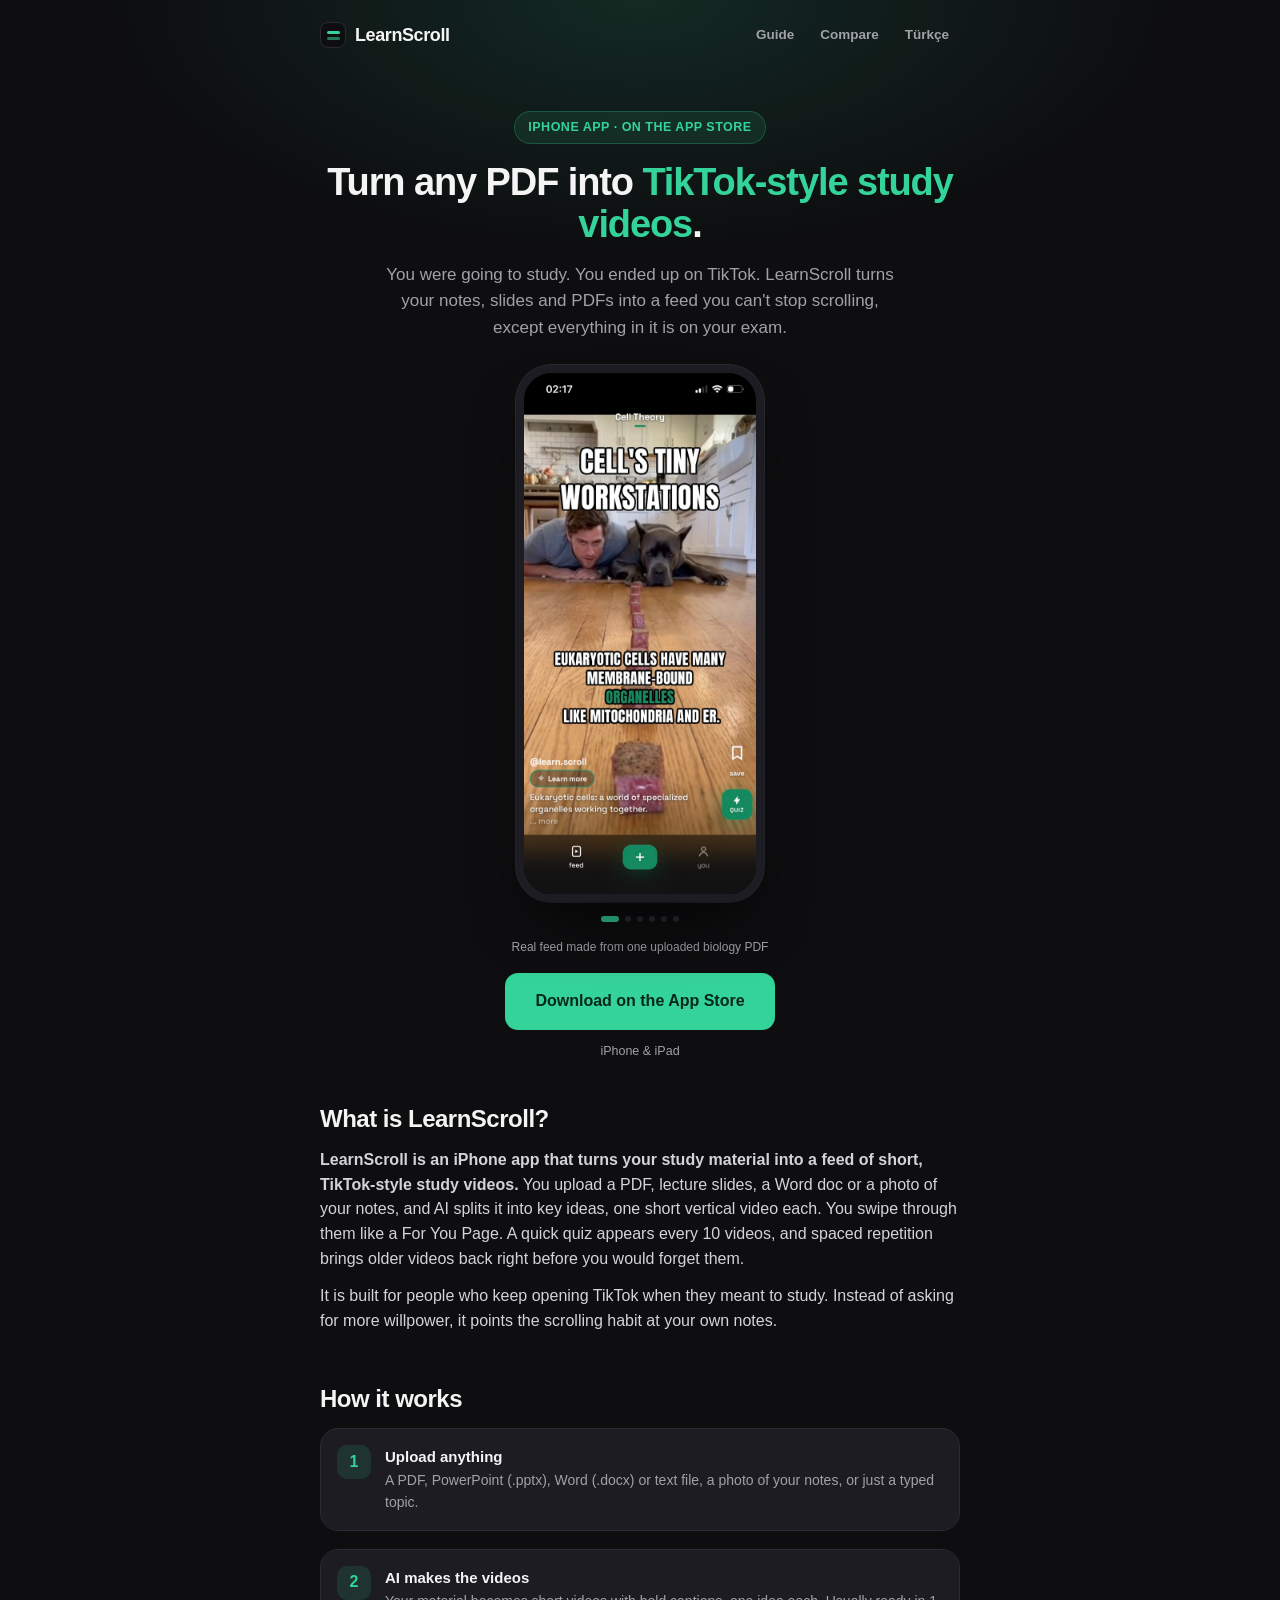
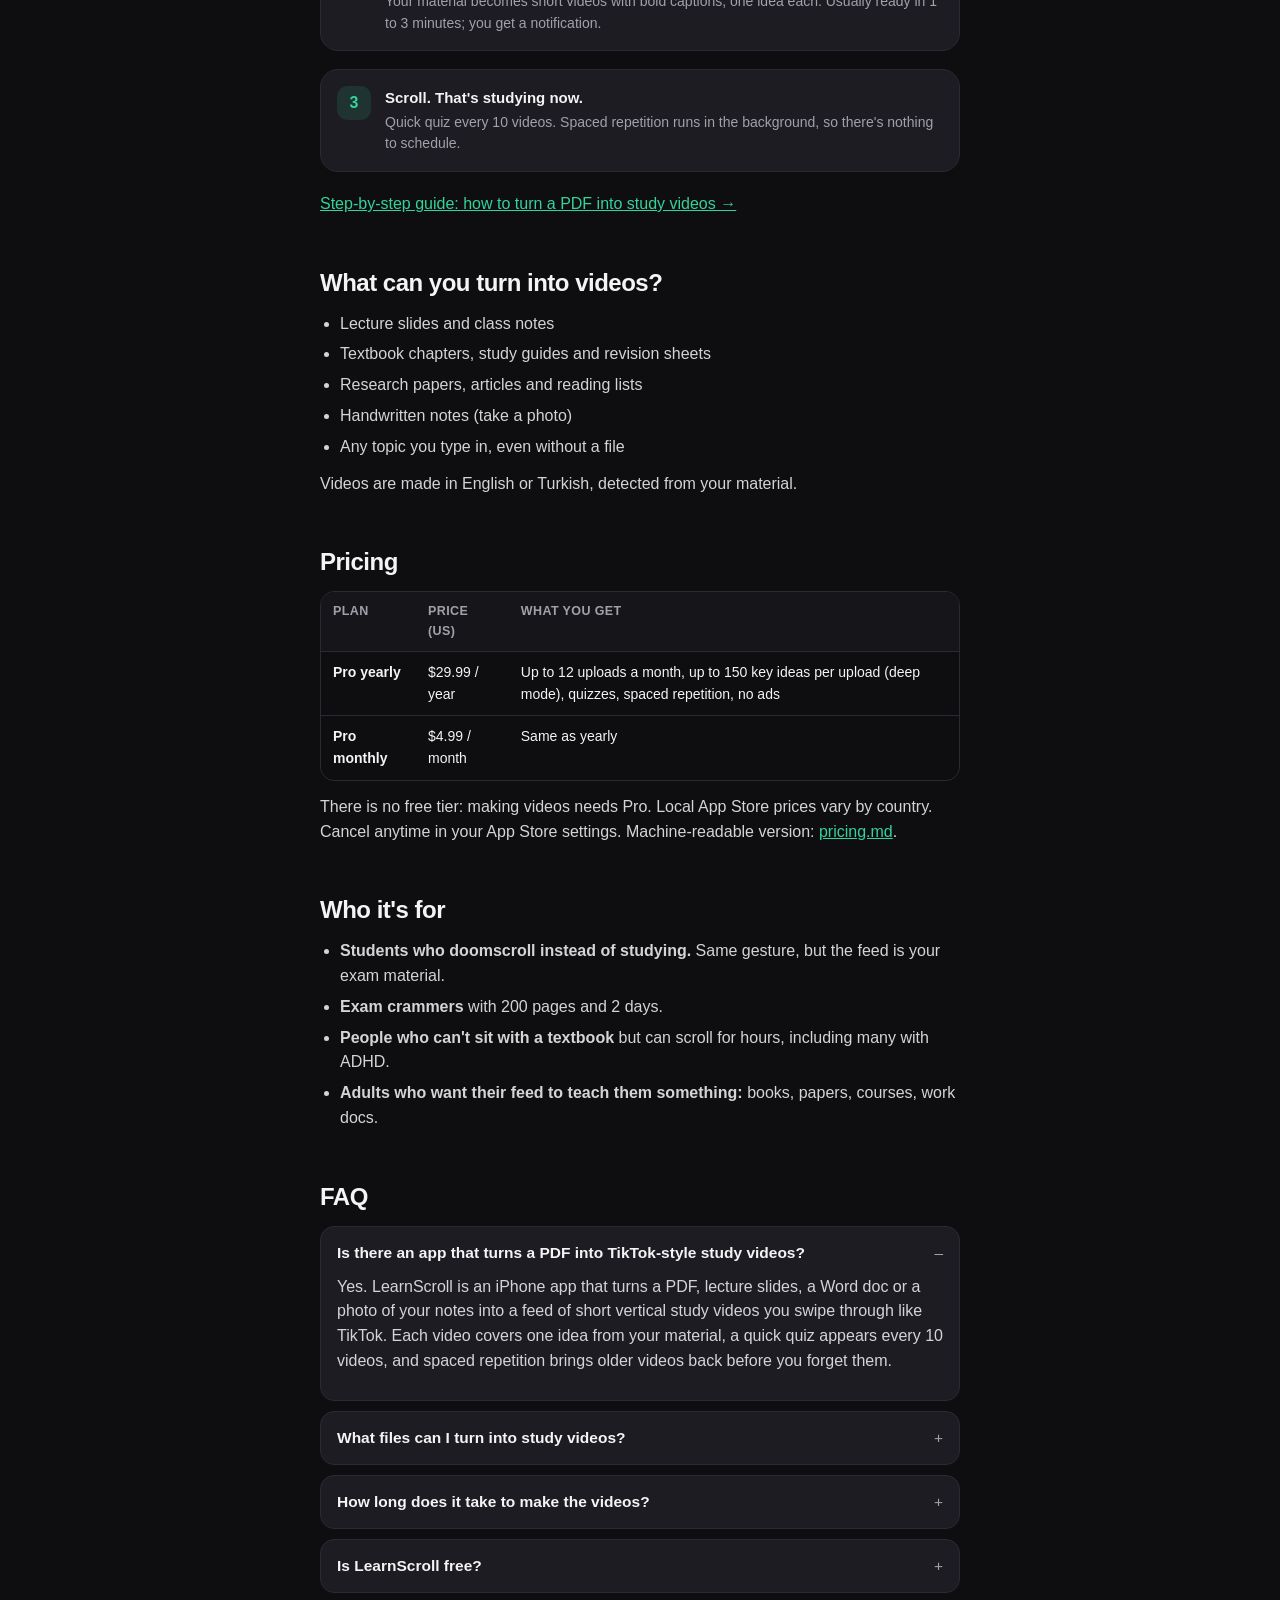
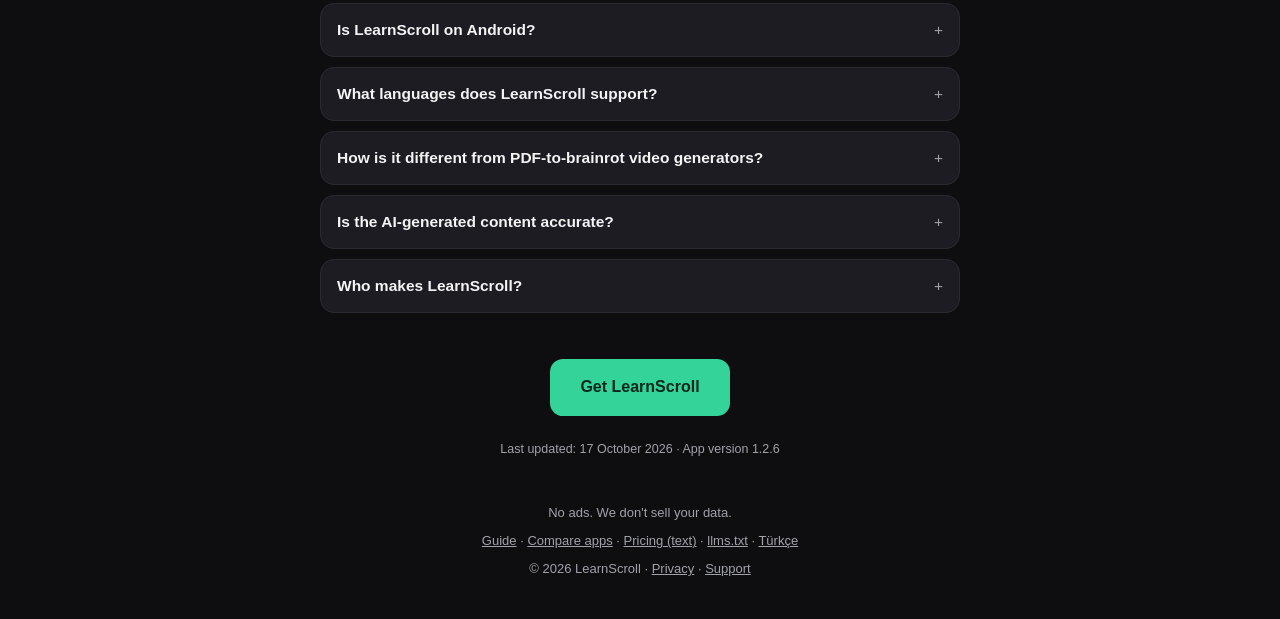
==== commit 9038d516: "Pricing: yearly plan no longer has a free trial; dates bumped to 17 October 2026" ====
--- a/index.html
+++ b/index.html
@@ -71,7 +71,7 @@
       ],
       "offers": [
         { "@type": "Offer", "name": "LearnScroll Pro (monthly)", "price": "4.99", "priceCurrency": "USD", "category": "subscription" },
-        { "@type": "Offer", "name": "LearnScroll Pro (yearly, 3-day free trial for new subscribers)", "price": "29.99", "priceCurrency": "USD", "category": "subscription" }
+        { "@type": "Offer", "name": "LearnScroll Pro (yearly)", "price": "29.99", "priceCurrency": "USD", "category": "subscription" }
       ],
       "author": { "@type": "Person", "name": "Can Dizdar" },
       "publisher": { "@id": "https://learnscroll.app/#org" }
@@ -87,7 +87,7 @@
         { "@type": "Question", "name": "How long does it take to make the videos?",
           "acceptedAnswer": { "@type": "Answer", "text": "Usually 1 to 3 minutes. Generation runs on the server, so you can leave the app; you get a notification when the feed is ready." } },
         { "@type": "Question", "name": "Is LearnScroll free?",
-          "acceptedAnswer": { "@type": "Answer", "text": "Making videos needs LearnScroll Pro: $4.99 per month or $29.99 per year in the US App Store (local prices vary). The yearly plan starts with a 3-day free trial for new subscribers. Pro includes up to 12 uploads a month and up to 150 key ideas per upload. There are no ads." } },
+          "acceptedAnswer": { "@type": "Answer", "text": "Making videos needs LearnScroll Pro: $4.99 per month or $29.99 per year in the US App Store (local prices vary). Pro includes up to 12 uploads a month and up to 150 key ideas per upload. There are no ads." } },
         { "@type": "Question", "name": "Is LearnScroll on Android?",
           "acceptedAnswer": { "@type": "Answer", "text": "Not yet. LearnScroll is on the App Store for iPhone (iOS 16.4 or later) and runs on iPad. Android users can join the waitlist on learnscroll.app." } },
         { "@type": "Question", "name": "What languages does LearnScroll support?",
@@ -129,7 +129,7 @@
 
     <div id="dl">
       <a class="dlbtn" href="https://apps.apple.com/us/app/learnscroll-study-shorts/id6774384463">Download on the App Store</a>
-      <p class="note">iPhone &amp; iPad · Yearly plan starts with a 3-day free trial</p>
+      <p class="note">iPhone &amp; iPad</p>
     </div>
     <div id="wl" style="display:none">
       <form class="form" id="wlForm" onsubmit="return joinWaitlist(event)">
@@ -174,8 +174,8 @@
     <div class="tablewrap"><table>
       <thead><tr><th>Plan</th><th>Price (US)</th><th>What you get</th></tr></thead>
       <tbody>
-        <tr><td class="us">Pro yearly</td><td>$29.99 / year<br>3-day free trial for new subscribers</td><td>Up to 12 uploads a month, up to 150 key ideas per upload (deep mode), quizzes, spaced repetition, no ads</td></tr>
-        <tr><td class="us">Pro monthly</td><td>$4.99 / month</td><td>Same as yearly, no trial</td></tr>
+        <tr><td class="us">Pro yearly</td><td>$29.99 / year</td><td>Up to 12 uploads a month, up to 150 key ideas per upload (deep mode), quizzes, spaced repetition, no ads</td></tr>
+        <tr><td class="us">Pro monthly</td><td>$4.99 / month</td><td>Same as yearly</td></tr>
       </tbody>
     </table></div>
     <p>There is no free tier: making videos needs Pro. Local App Store prices vary by country. Cancel anytime in your App Store settings. Machine-readable version: <a href="/pricing.md">pricing.md</a>.</p>
@@ -200,7 +200,7 @@
     <details><summary>How long does it take to make the videos?</summary>
       <p>Usually 1 to 3 minutes. Generation runs on the server, so you can leave the app; you get a notification when the feed is ready.</p></details>
     <details><summary>Is LearnScroll free?</summary>
-      <p>Making videos needs LearnScroll Pro: $4.99 per month or $29.99 per year in the US App Store (local prices vary). The yearly plan starts with a 3-day free trial for new subscribers. There are no ads.</p></details>
+      <p>Making videos needs LearnScroll Pro: $4.99 per month or $29.99 per year in the US App Store (local prices vary). There are no ads.</p></details>
     <details><summary>Is LearnScroll on Android?</summary>
       <p>Not yet. LearnScroll is on the App Store for iPhone (iOS 16.4 or later) and runs on iPad. Android users can join the waitlist on this page.</p></details>
     <details><summary>What languages does LearnScroll support?</summary>
@@ -215,7 +215,7 @@
 
   <div class="cta">
     <a class="dlbtn" href="https://apps.apple.com/us/app/learnscroll-study-shorts/id6774384463">Get LearnScroll</a>
-    <p class="meta">Last updated: 9 October 2026 · App version 1.2.4</p>
+    <p class="meta">Last updated: 17 October 2026 · App version 1.2.6</p>
   </div>
 </main>
 
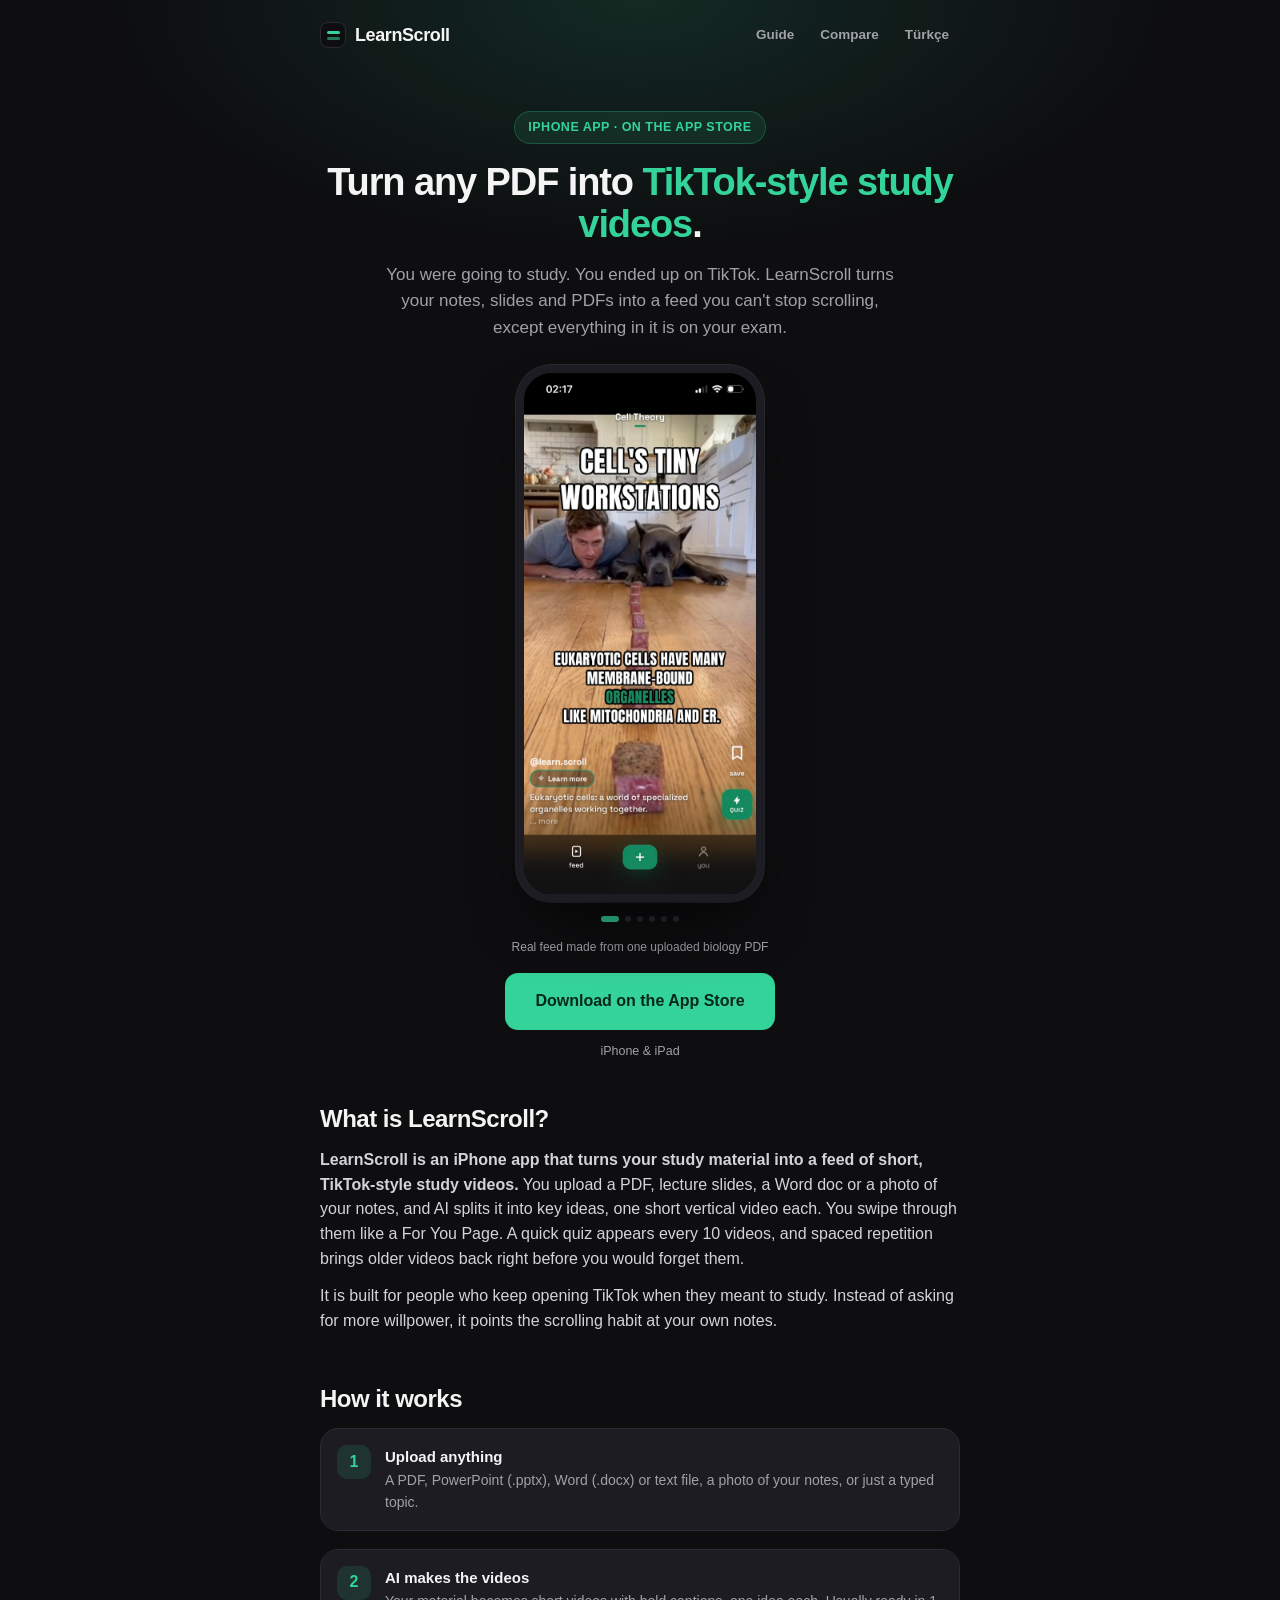
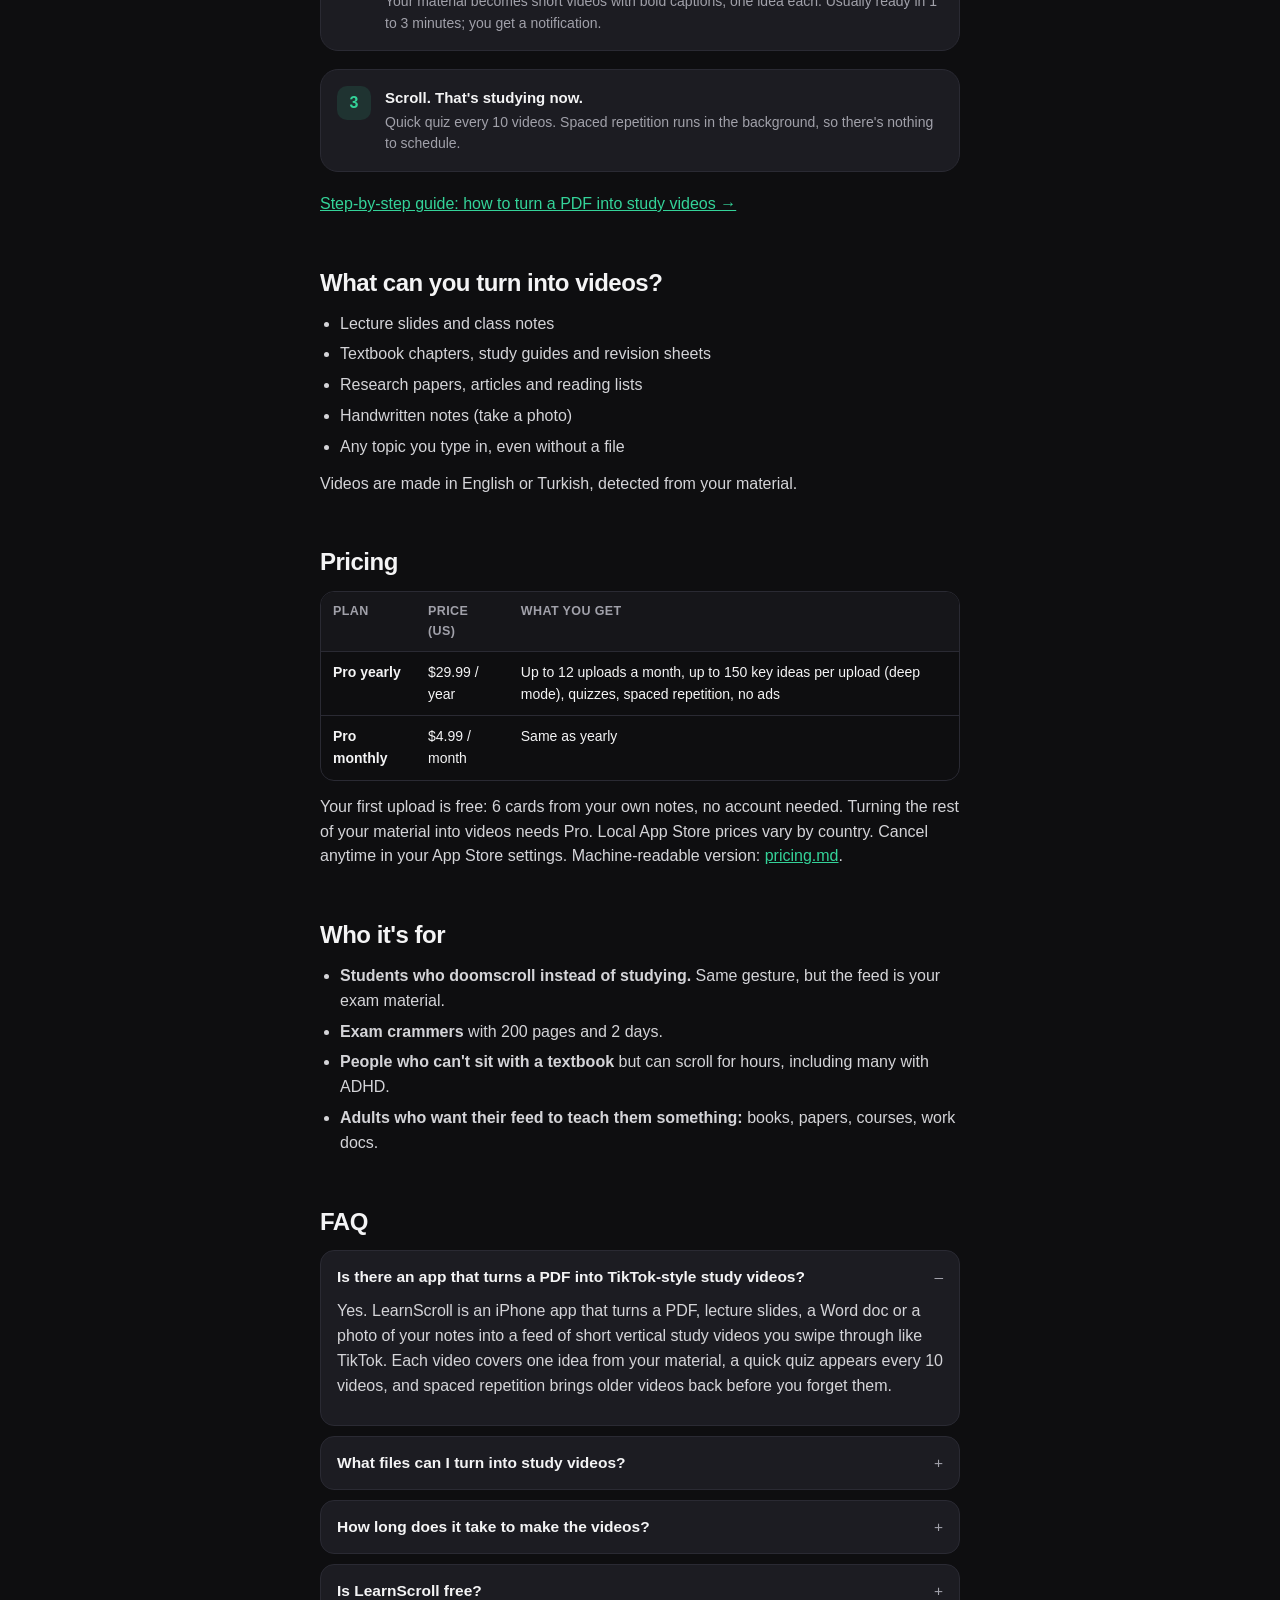
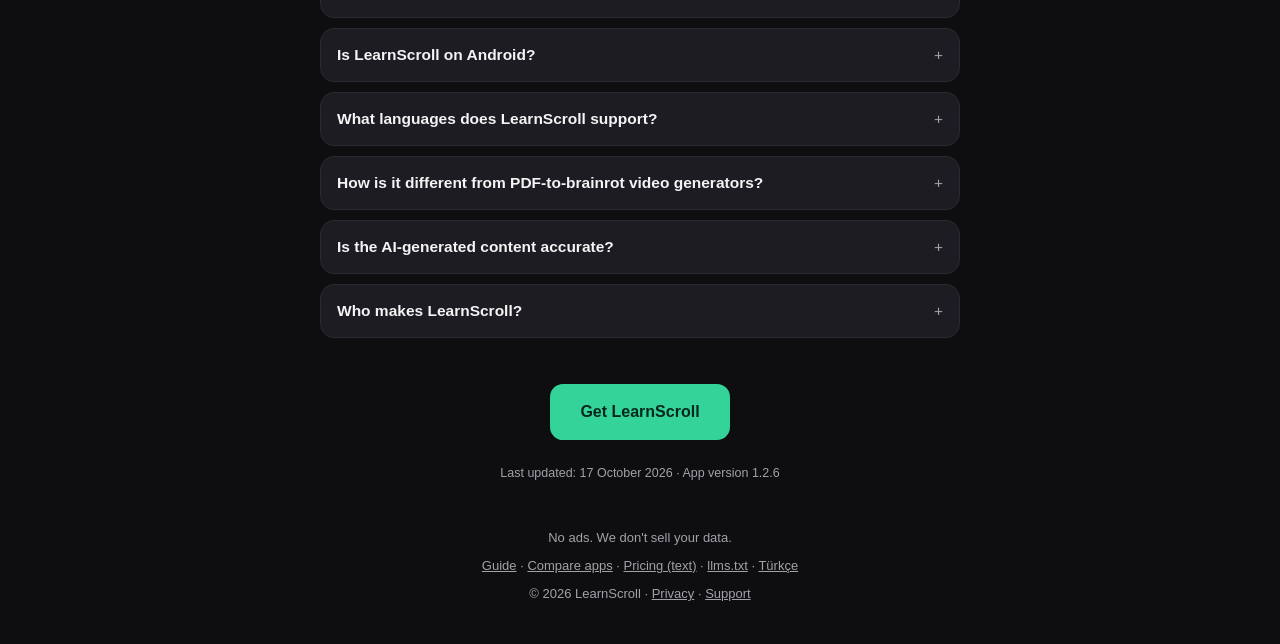
==== commit ac7982c7: "First upload is free: pricing copy, compare table and AI text files updated" ====
--- a/index.html
+++ b/index.html
@@ -178,7 +178,7 @@
         <tr><td class="us">Pro monthly</td><td>$4.99 / month</td><td>Same as yearly</td></tr>
       </tbody>
     </table></div>
-    <p>There is no free tier: making videos needs Pro. Local App Store prices vary by country. Cancel anytime in your App Store settings. Machine-readable version: <a href="/pricing.md">pricing.md</a>.</p>
+    <p>Your first upload is free: 6 cards from your own notes, no account needed. Turning the rest of your material into videos needs Pro. Local App Store prices vary by country. Cancel anytime in your App Store settings. Machine-readable version: <a href="/pricing.md">pricing.md</a>.</p>
   </section>
 
   <section class="block" id="who">
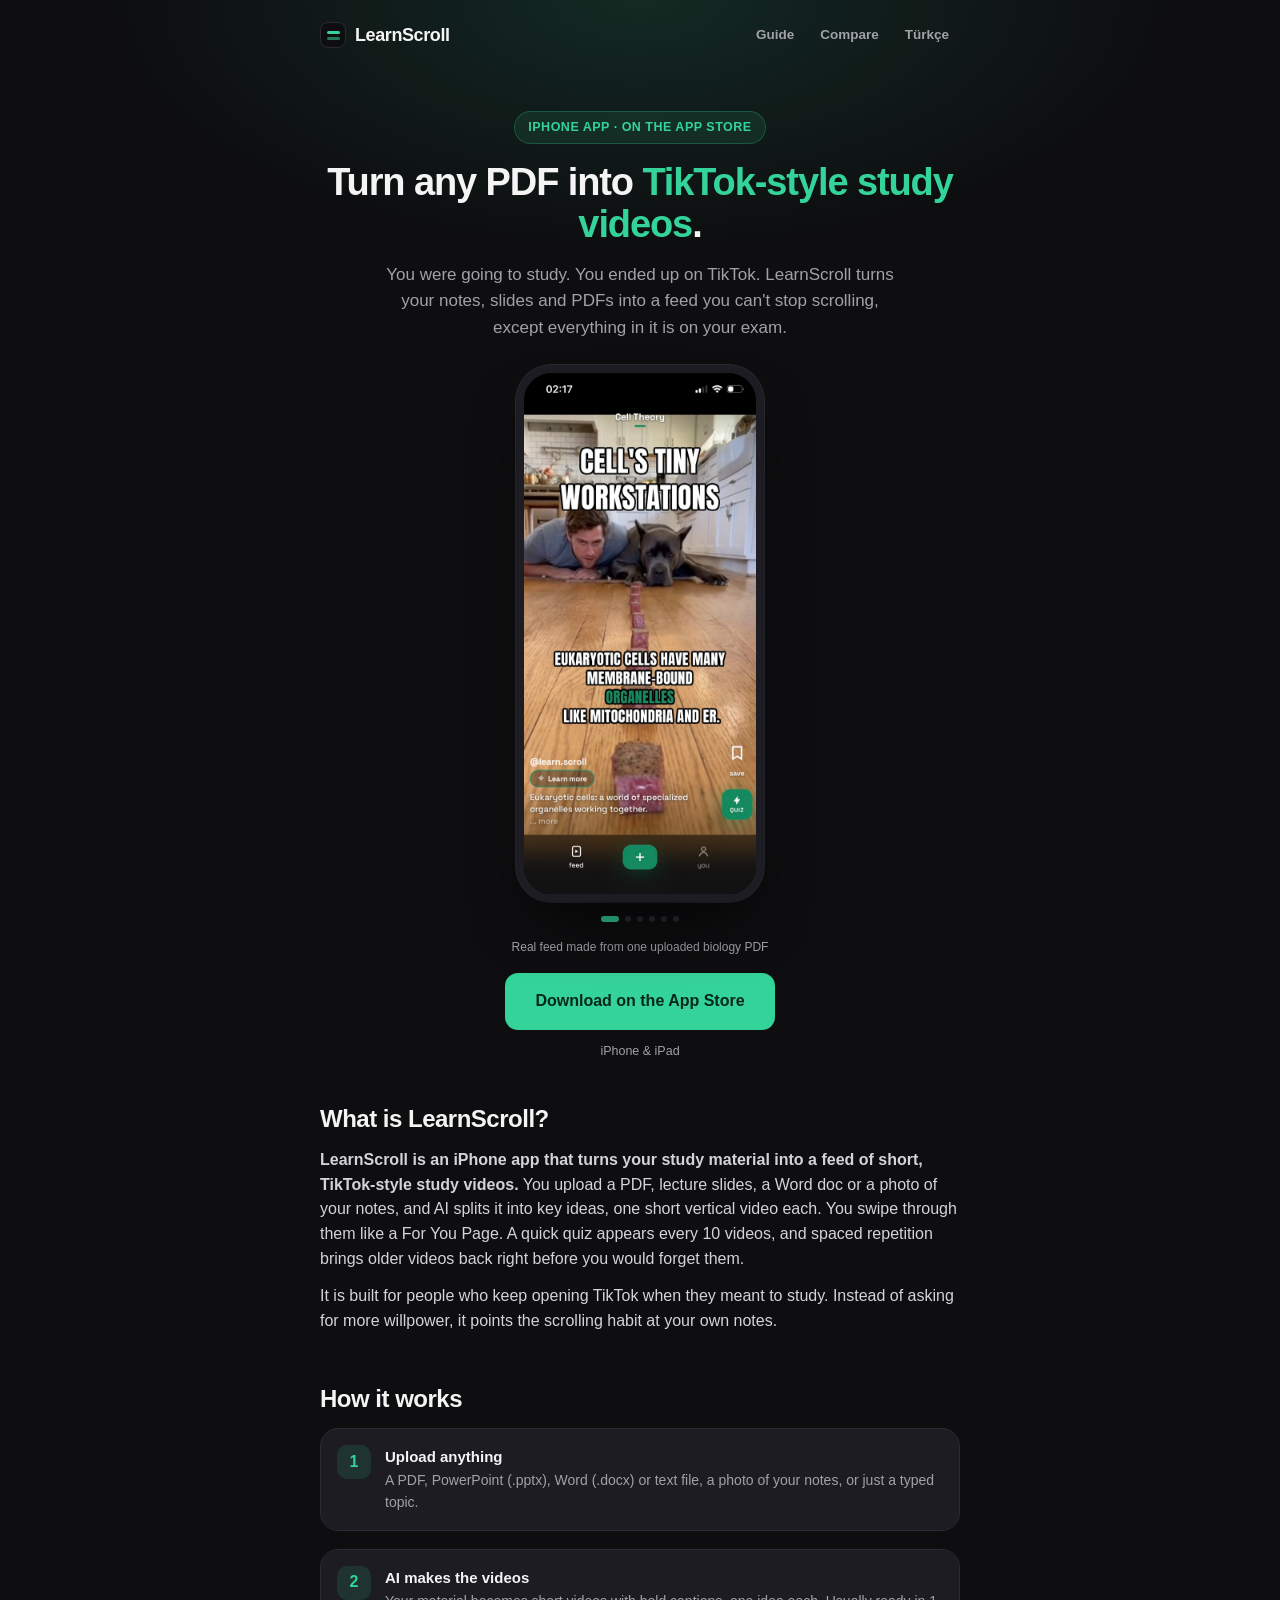
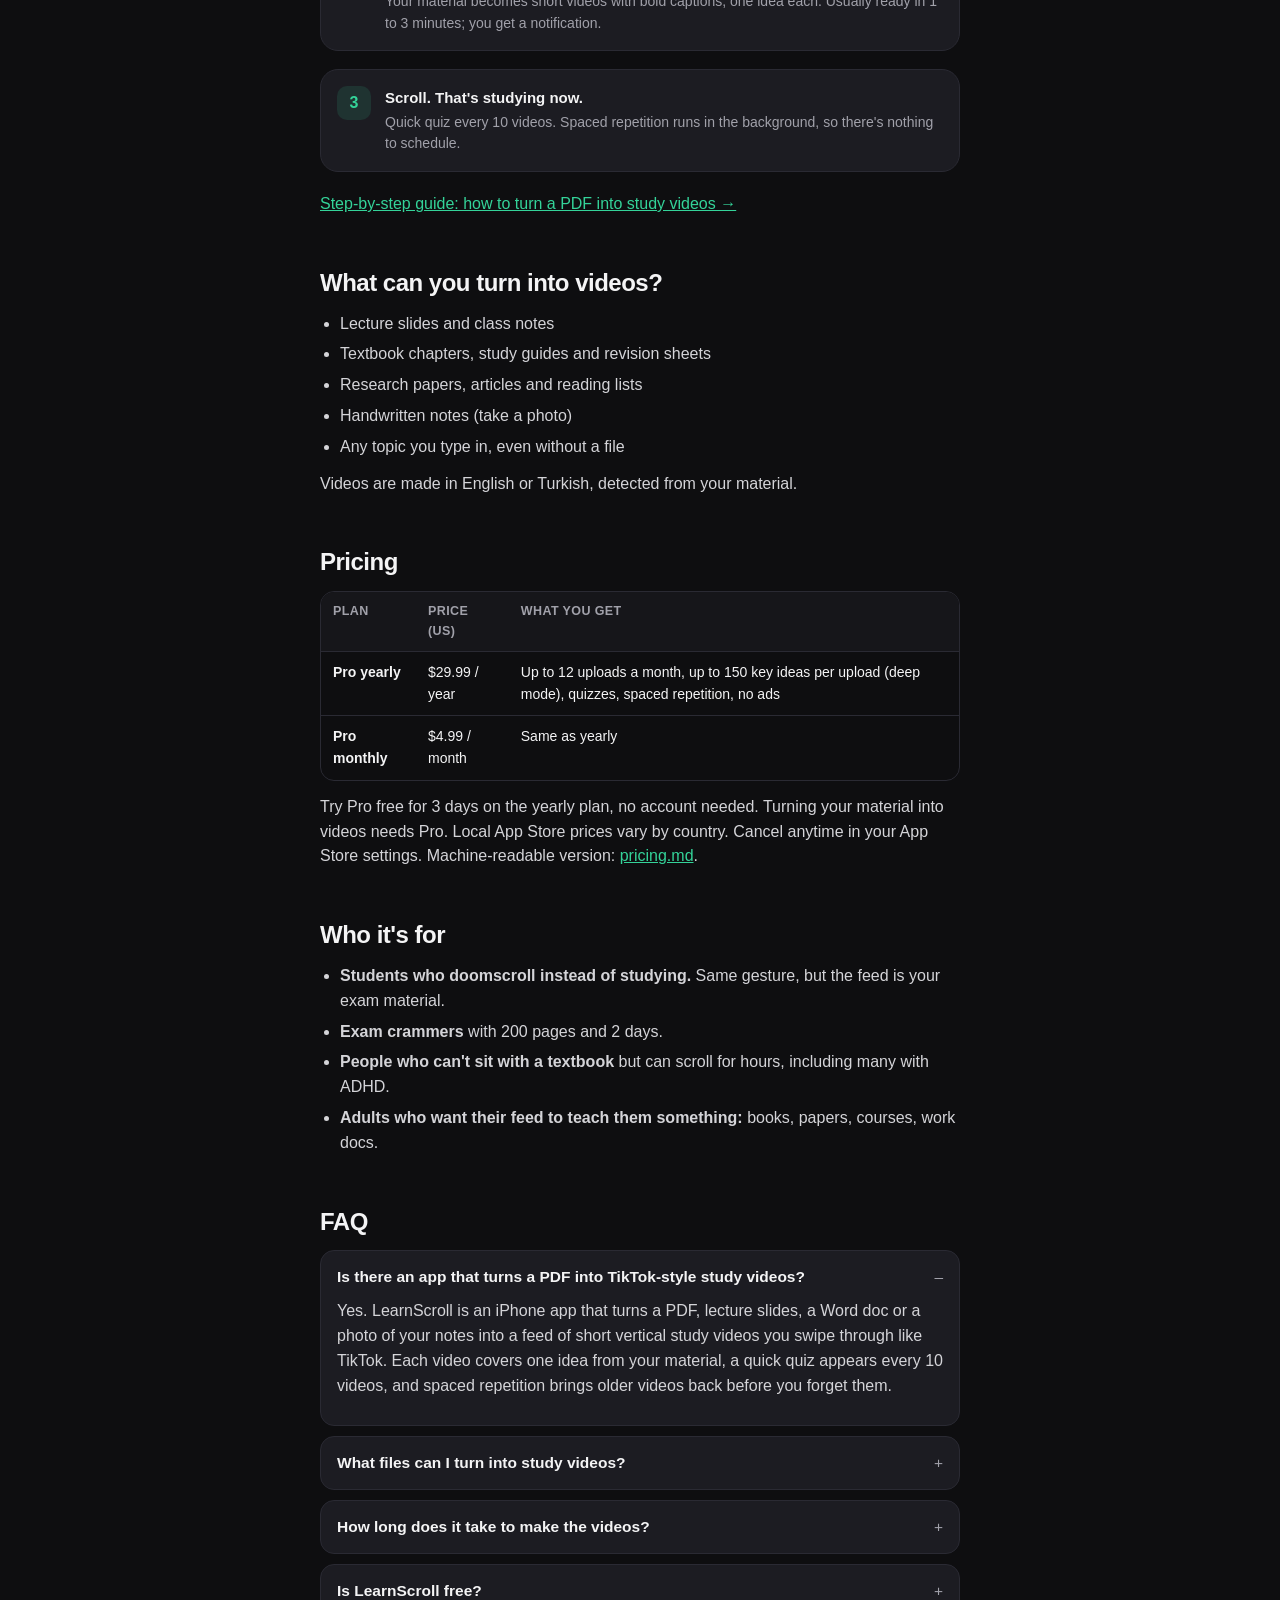
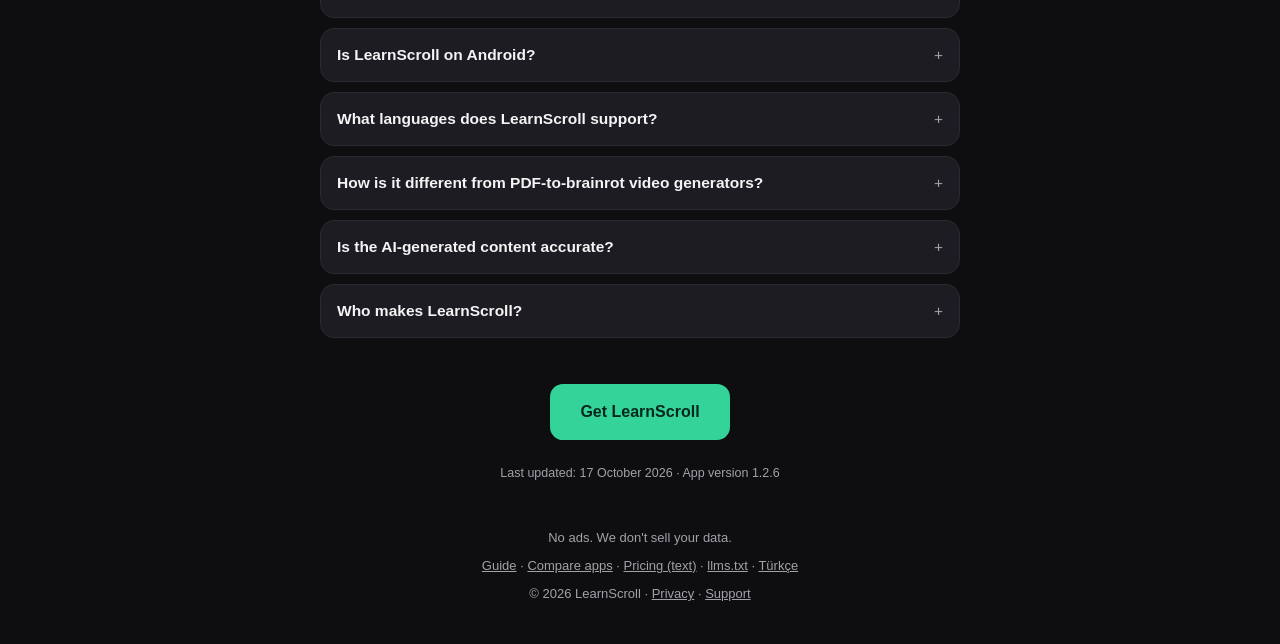
==== commit 593ac677: "Pricing copy: 3-day free trial on the yearly plan" ====
--- a/index.html
+++ b/index.html
@@ -178,7 +178,7 @@
         <tr><td class="us">Pro monthly</td><td>$4.99 / month</td><td>Same as yearly</td></tr>
       </tbody>
     </table></div>
-    <p>Your first upload is free: 6 cards from your own notes, no account needed. Turning the rest of your material into videos needs Pro. Local App Store prices vary by country. Cancel anytime in your App Store settings. Machine-readable version: <a href="/pricing.md">pricing.md</a>.</p>
+    <p>Try Pro free for 3 days on the yearly plan, no account needed. Turning your material into videos needs Pro. Local App Store prices vary by country. Cancel anytime in your App Store settings. Machine-readable version: <a href="/pricing.md">pricing.md</a>.</p>
   </section>
 
   <section class="block" id="who">
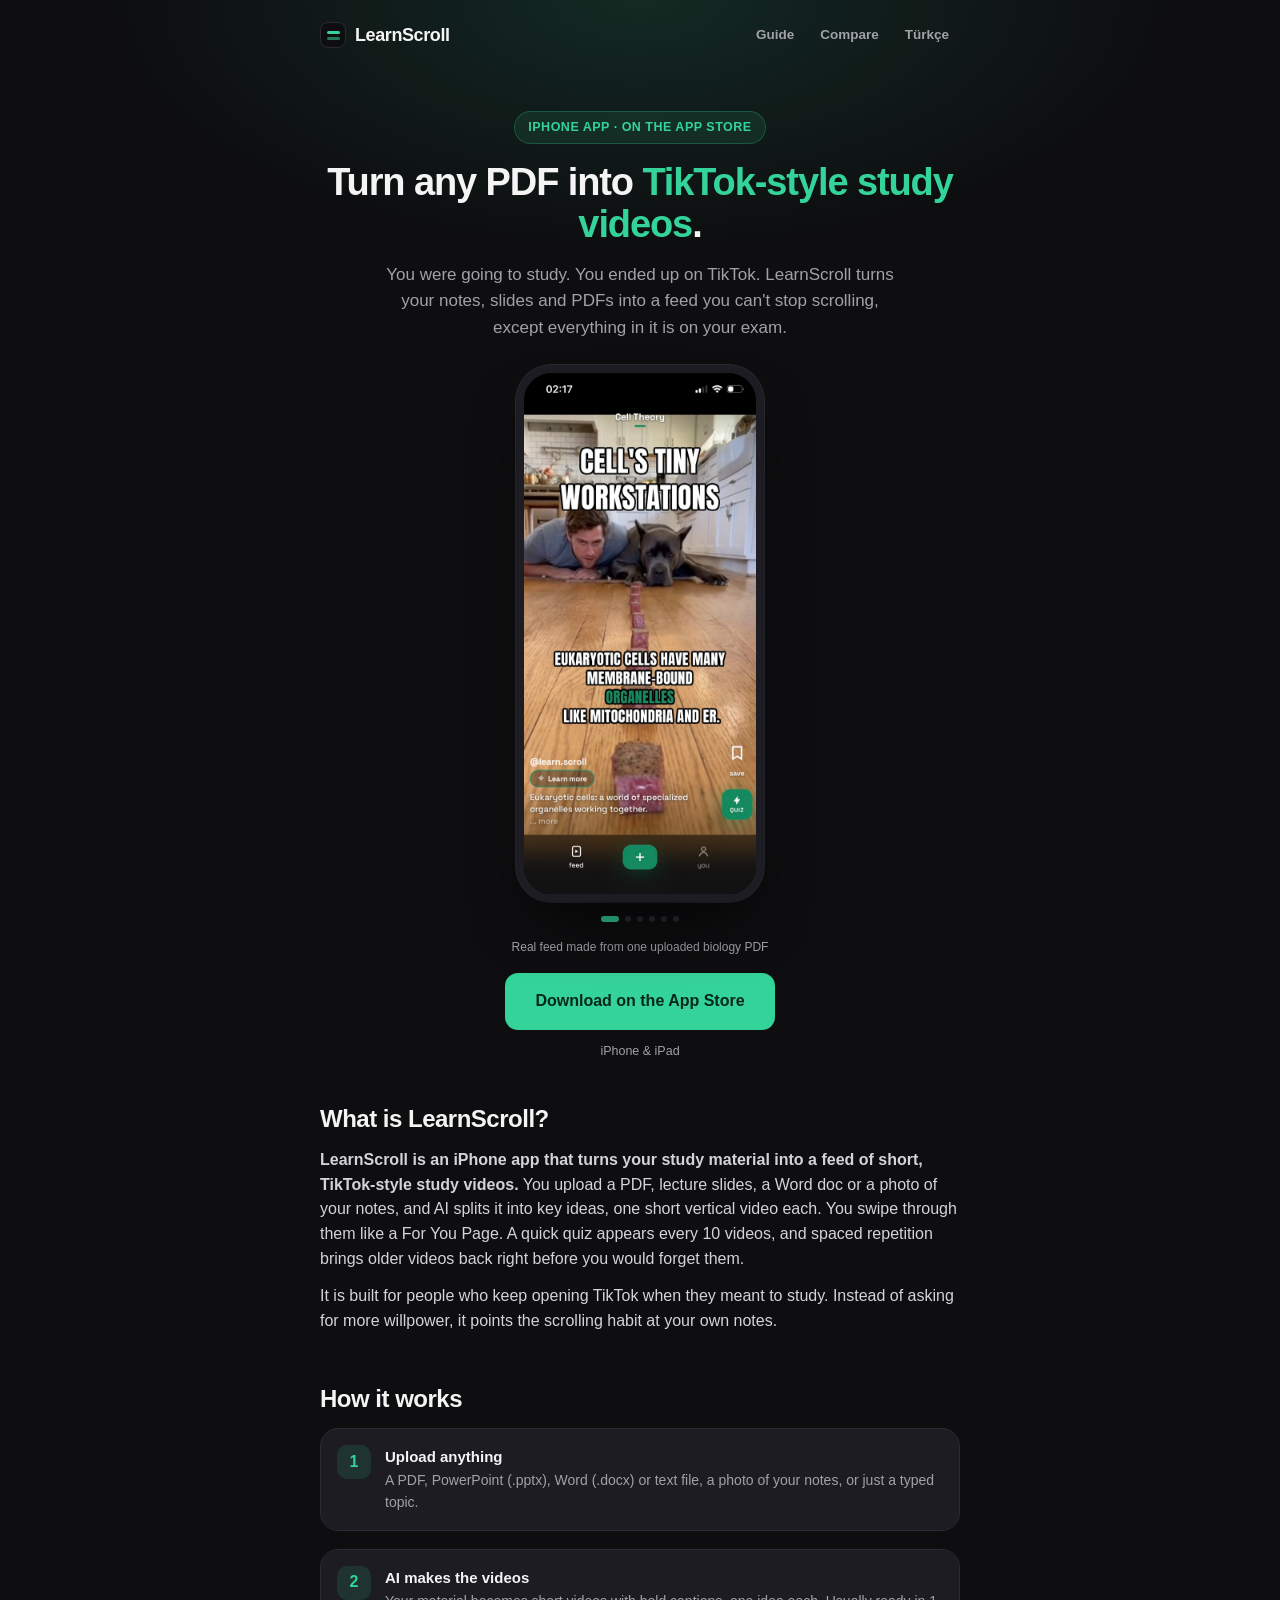
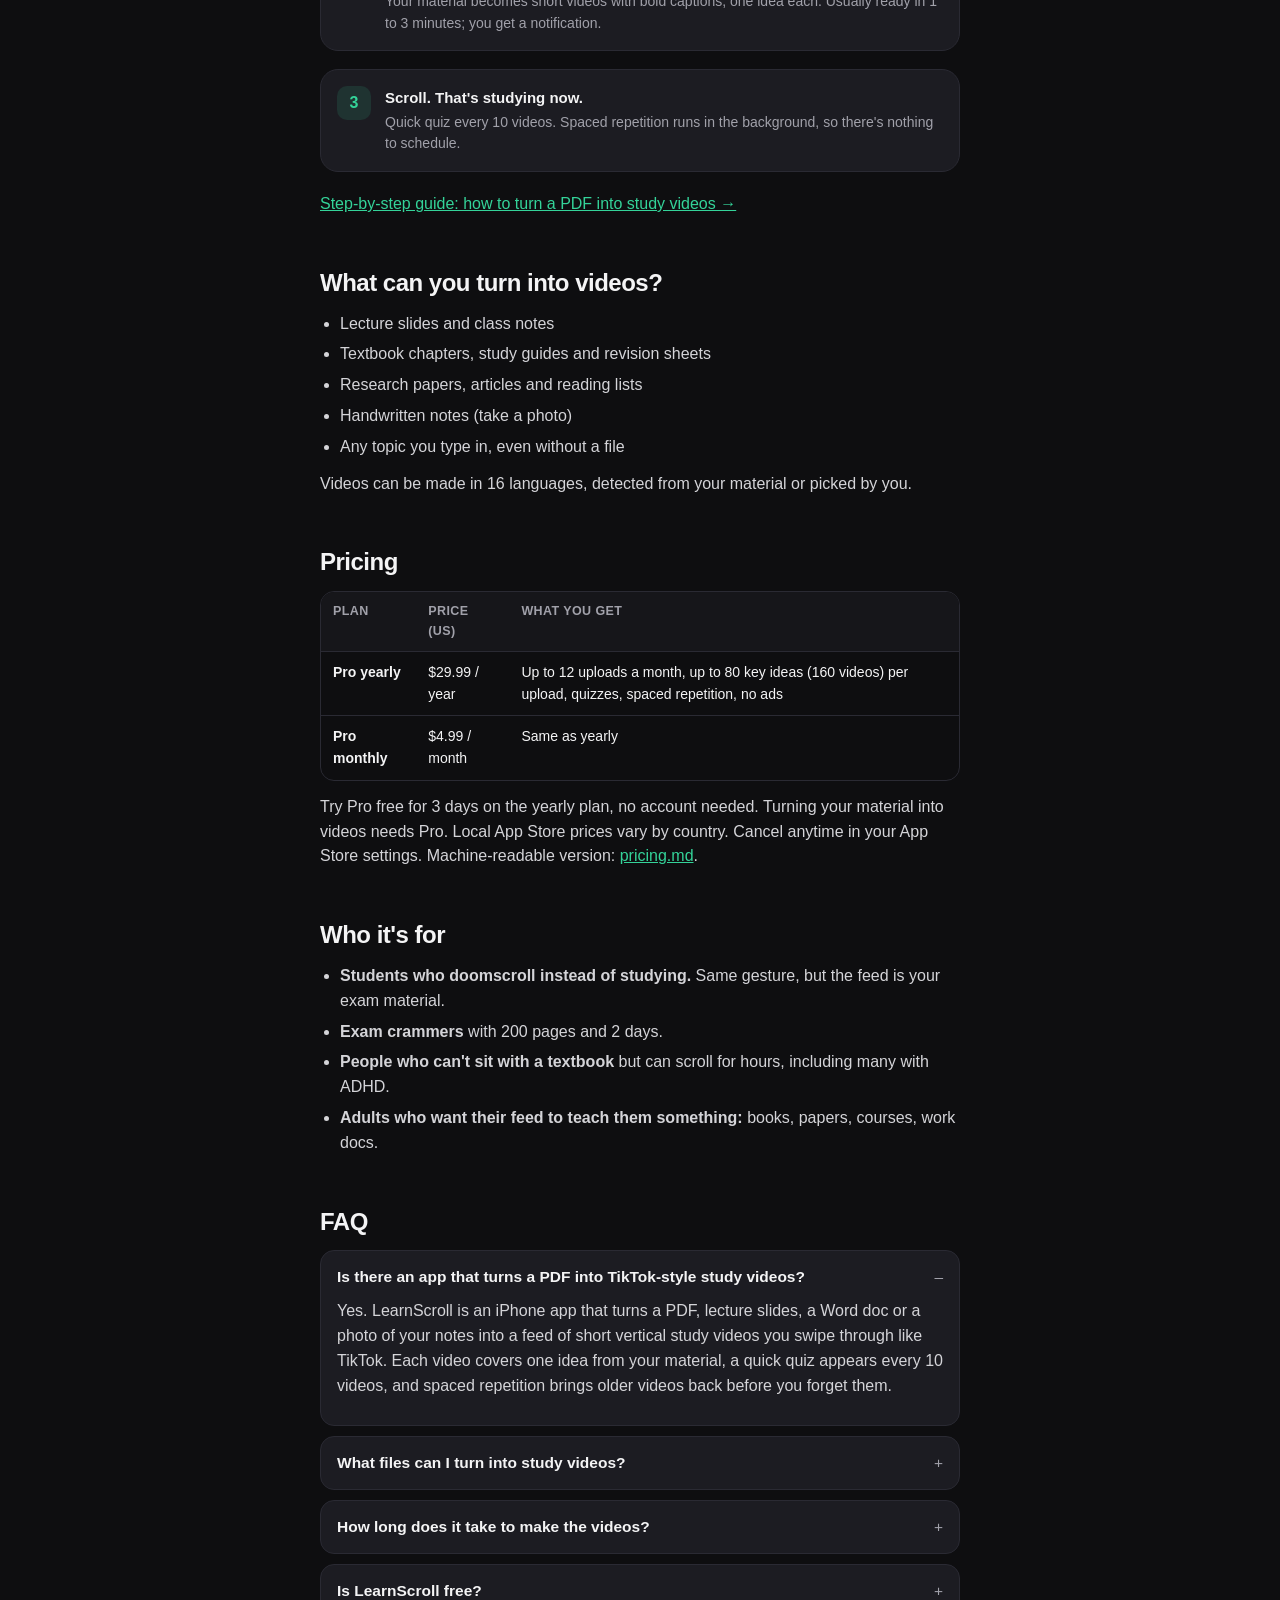
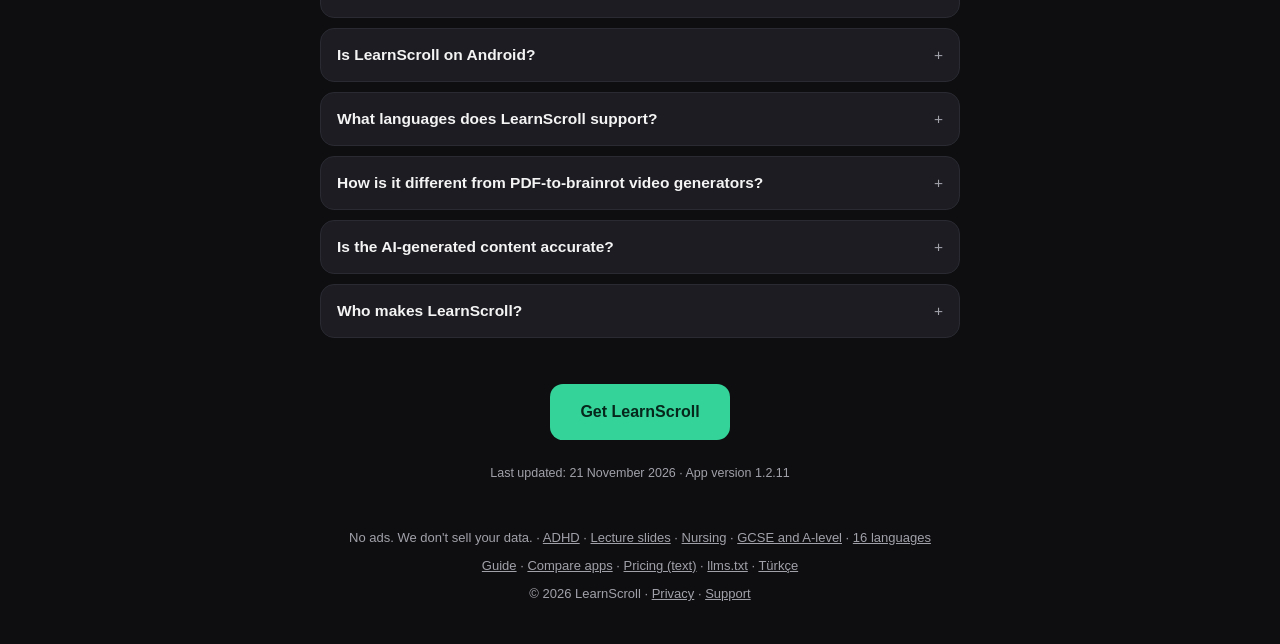
==== commit a7526ebf: "Five answer pages (ADHD, lecture slides, nursing, GCSE/A-level, 16 languages); 16 video languages an" ====
--- a/index.html
+++ b/index.html
@@ -39,7 +39,7 @@
       "@id": "https://learnscroll.app/#website",
       "url": "https://learnscroll.app/",
       "name": "LearnScroll",
-      "inLanguage": ["en", "tr"],
+      "inLanguage": ["en", "tr", "es", "de", "fr", "pt", "it", "nl", "pl", "ro", "hu", "cs", "sv", "az", "id", "vi"],
       "publisher": { "@id": "https://learnscroll.app/#org" }
     },
     {
@@ -51,7 +51,7 @@
       "operatingSystem": "iOS 16.4 or later",
       "applicationCategory": "EducationalApplication",
       "applicationSubCategory": "Study tools",
-      "inLanguage": ["en", "tr"],
+      "inLanguage": ["en", "tr", "es", "de", "fr", "pt", "it", "nl", "pl", "ro", "hu", "cs", "sv", "az", "id", "vi"],
       "url": "https://learnscroll.app/",
       "downloadUrl": "https://apps.apple.com/us/app/learnscroll-study-shorts/id6774384463",
       "installUrl": "https://apps.apple.com/us/app/learnscroll-study-shorts/id6774384463",
@@ -66,7 +66,7 @@
         "Vertical swipe feed like TikTok or Reels",
         "Quick quiz every 10 videos",
         "Spaced repetition brings older videos back",
-        "Videos in English or Turkish, detected from the material",
+        "Videos in 16 languages, detected from the material or picked by you",
         "No ads"
       ],
       "offers": [
@@ -87,11 +87,11 @@
         { "@type": "Question", "name": "How long does it take to make the videos?",
           "acceptedAnswer": { "@type": "Answer", "text": "Usually 1 to 3 minutes. Generation runs on the server, so you can leave the app; you get a notification when the feed is ready." } },
         { "@type": "Question", "name": "Is LearnScroll free?",
-          "acceptedAnswer": { "@type": "Answer", "text": "Making videos needs LearnScroll Pro: $4.99 per month or $29.99 per year in the US App Store (local prices vary). Pro includes up to 12 uploads a month and up to 150 key ideas per upload. There are no ads." } },
+          "acceptedAnswer": { "@type": "Answer", "text": "Making videos needs LearnScroll Pro: $4.99 per month or $29.99 per year in the US App Store (local prices vary). Pro includes up to 12 uploads a month and up to 80 key ideas (160 videos) per upload. There are no ads." } },
         { "@type": "Question", "name": "Is LearnScroll on Android?",
           "acceptedAnswer": { "@type": "Answer", "text": "Not yet. LearnScroll is on the App Store for iPhone (iOS 16.4 or later) and runs on iPad. Android users can join the waitlist on learnscroll.app." } },
         { "@type": "Question", "name": "What languages does LearnScroll support?",
-          "acceptedAnswer": { "@type": "Answer", "text": "Videos are made in English or Turkish. By default the language is detected from your material, and you can pick it yourself before creating. The app itself is in English and Turkish." } },
+          "acceptedAnswer": { "@type": "Answer", "text": "Videos can be made in 16 languages: English, Turkish, Spanish, German, French, Portuguese, Italian, Dutch, Polish, Romanian, Hungarian, Czech, Swedish, Azerbaijani, Indonesian and Vietnamese. By default the language is detected from your material, and you can pick it yourself before creating. The app interface is in English and Turkish." } },
         { "@type": "Question", "name": "How is LearnScroll different from PDF-to-brainrot video generators?",
           "acceptedAnswer": { "@type": "Answer", "text": "Brainrot generators usually make one long video with an AI voice reading your text over gameplay footage. LearnScroll splits your material into many short videos, one idea each, in a feed you scroll, and adds quizzes and spaced repetition so you review instead of just watching once." } },
         { "@type": "Question", "name": "Is the AI-generated content accurate?",
@@ -128,7 +128,7 @@
     <p class="caption">Real feed made from one uploaded biology PDF</p>
 
     <div id="dl">
-      <a class="dlbtn" href="https://apps.apple.com/us/app/learnscroll-study-shorts/id6774384463">Download on the App Store</a>
+      <a class="dlbtn" href="https://apps.apple.com/app/apple-store/id6774384463?pt=128611864&amp;mt=8&amp;ct=landing">Download on the App Store</a>
       <p class="note">iPhone &amp; iPad</p>
     </div>
     <div id="wl" style="display:none">
@@ -166,7 +166,7 @@
       <li>Handwritten notes (take a photo)</li>
       <li>Any topic you type in, even without a file</li>
     </ul>
-    <p>Videos are made in English or Turkish, detected from your material.</p>
+    <p>Videos can be made in 16 languages, detected from your material or picked by you.</p>
   </section>
 
   <section class="block" id="pricing">
@@ -174,7 +174,7 @@
     <div class="tablewrap"><table>
       <thead><tr><th>Plan</th><th>Price (US)</th><th>What you get</th></tr></thead>
       <tbody>
-        <tr><td class="us">Pro yearly</td><td>$29.99 / year</td><td>Up to 12 uploads a month, up to 150 key ideas per upload (deep mode), quizzes, spaced repetition, no ads</td></tr>
+        <tr><td class="us">Pro yearly</td><td>$29.99 / year</td><td>Up to 12 uploads a month, up to 80 key ideas (160 videos) per upload, quizzes, spaced repetition, no ads</td></tr>
         <tr><td class="us">Pro monthly</td><td>$4.99 / month</td><td>Same as yearly</td></tr>
       </tbody>
     </table></div>
@@ -204,7 +204,7 @@
     <details><summary>Is LearnScroll on Android?</summary>
       <p>Not yet. LearnScroll is on the App Store for iPhone (iOS 16.4 or later) and runs on iPad. Android users can join the waitlist on this page.</p></details>
     <details><summary>What languages does LearnScroll support?</summary>
-      <p>Videos are made in English or Turkish. By default the language is detected from your material, and you can pick it yourself before creating. The app itself is in English and Turkish.</p></details>
+      <p>Videos can be made in 16 languages: English, Turkish, Spanish, German, French, Portuguese, Italian, Dutch, Polish, Romanian, Hungarian, Czech, Swedish, Azerbaijani, Indonesian and Vietnamese. By default the language is detected from your material, and you can pick it yourself before creating. The app interface is in English and Turkish.</p></details>
     <details><summary>How is it different from PDF-to-brainrot video generators?</summary>
       <p>Brainrot generators usually make one long video with an AI voice reading your text over gameplay footage. LearnScroll splits your material into many short videos, one idea each, in a feed you scroll, and adds quizzes and spaced repetition so you review instead of watching once. <a href="/compare/">See the comparison</a>.</p></details>
     <details><summary>Is the AI-generated content accurate?</summary>
@@ -214,13 +214,13 @@
   </section>
 
   <div class="cta">
-    <a class="dlbtn" href="https://apps.apple.com/us/app/learnscroll-study-shorts/id6774384463">Get LearnScroll</a>
-    <p class="meta">Last updated: 17 October 2026 · App version 1.2.6</p>
+    <a class="dlbtn" href="https://apps.apple.com/app/apple-store/id6774384463?pt=128611864&amp;mt=8&amp;ct=landing">Get LearnScroll</a>
+    <p class="meta">Last updated: 21 November 2026 · App version 1.2.11</p>
   </div>
 </main>
 
 <footer>
-  <div>No ads. We don't sell your data.</div>
+  <div>No ads. We don't sell your data. · <a href="/study-app-for-adhd/">ADHD</a> · <a href="/turn-lecture-slides-into-videos/">Lecture slides</a> · <a href="/nursing-school-study-app/">Nursing</a> · <a href="/gcse-a-level-revision-app/">GCSE and A-level</a> · <a href="/study-videos-in-your-language/">16 languages</a></div>
   <div class="row"><a href="/how-to-turn-pdf-into-study-videos/">Guide</a> · <a href="/compare/">Compare apps</a> · <a href="/pricing.md">Pricing (text)</a> · <a href="/llms.txt">llms.txt</a> · <a href="/tr/">Türkçe</a></div>
   <div class="row">© <span id="yr">2026</span> LearnScroll · <a href="https://candizdar.github.io/learnscroll-legal/privacy.html">Privacy</a> · <a href="https://candizdar.github.io/learnscroll-legal/support.html">Support</a></div>
 </footer>
